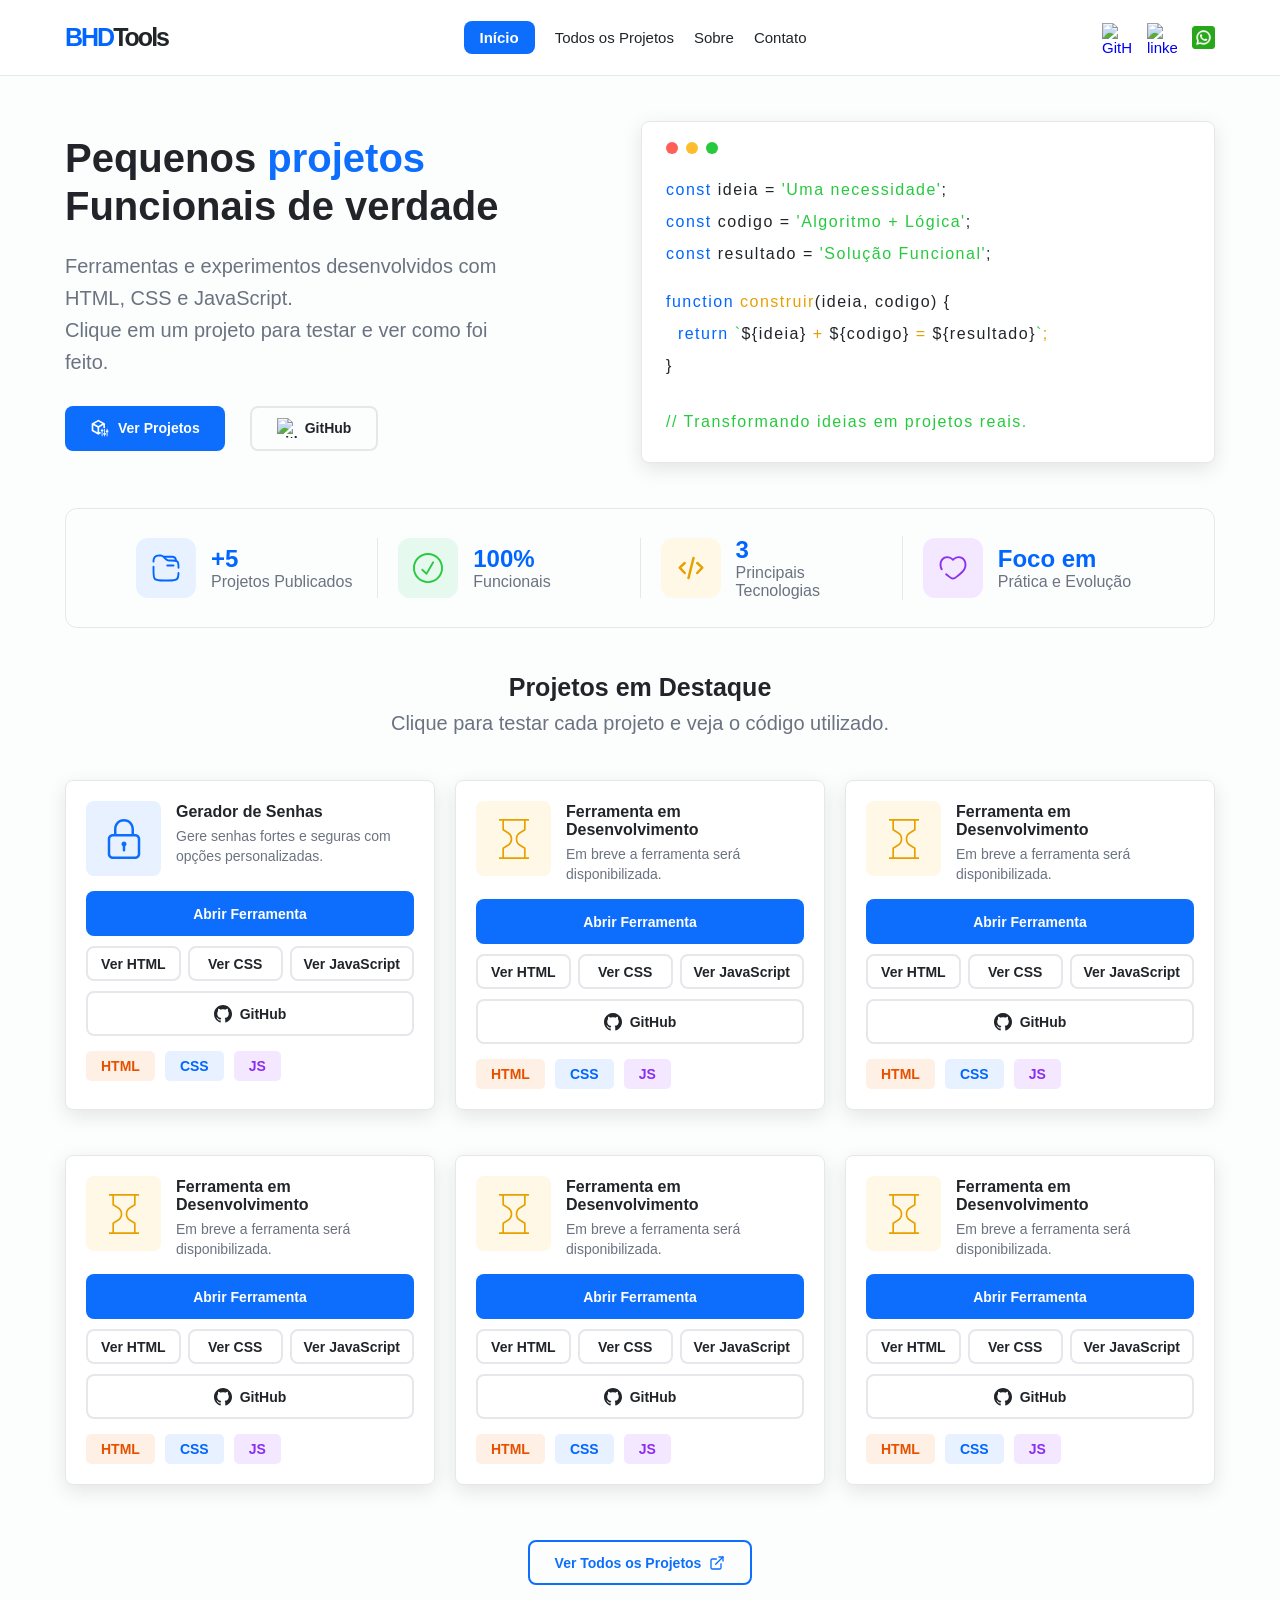
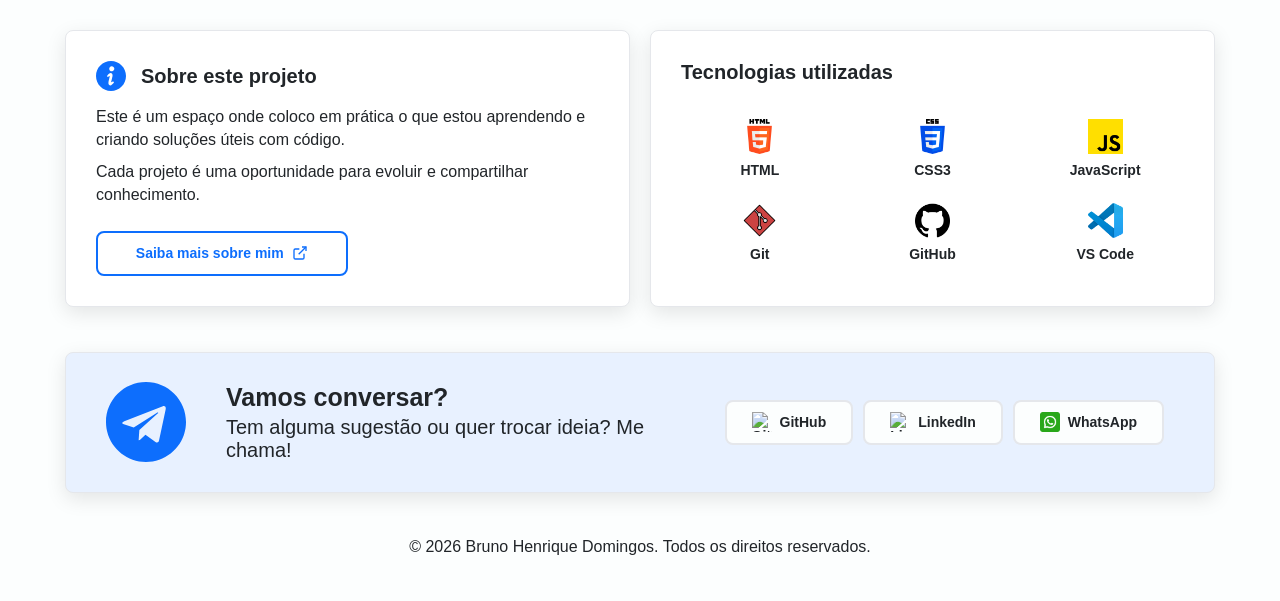
==== index.html @ 8f57a32a "Código refatorado, index e css principal - melhorias e otimizações" ====
<!DOCTYPE html>
<html lang="en">
<head>
    <meta charset="UTF-8">
    <meta name="viewport" content="width=device-width, initial-scale=1.0">
    <link rel="stylesheet" href="assets/css/style.css">
    <link rel="icon" type="image/svg+xml" href="assets/favicon/BHD-Tools SVG.svg">
    <title>BHD Tools</title>
</head>
<body>

<!-- AVISO PARA MOBILE - SITE EM CONSTRUÇÃO -->
<div class="mobile-aviso">
    <div class="mobile-aviso-conteudo">
        <h1>🚧 Em Breve</h1>
        <p>Versão mobile em desenvolvimento.</p>
        <p>Por enquanto, acesse pelo computador.</p>
    </div>
</div>

<!-- Ancora de navegação-->
<div id="ir-para-topo"></div>

<!-- Barra de navegação do site-->
<nav class="navbar">
    <div class="container">

        <a href="#ir-para-topo" class="logo">
            <span class="logo-primary">BHD</span>
            <span class="logo-secondary">Tools</span>
        </a>

        <ul class="menu">
            <li><a href="#ir-para-topo" class="btn-inicio">Início</a></li>
            <li><a href="#ir-para-projetos" class="menu-link">Todos os Projetos</a></li>
            <li><a href="#" class="menu-link">Sobre</a></li>
            <li><a href="#ir-para-contato" class="menu-link">Contato</a></li>
        </ul>

        <ul class="socials">
            <li>
                <a href="https://github.com/BrunoDreamsInCode" target="_blank">
                    <img src="https://img.icons8.com/fluency-systems-filled/96/github.png" alt="GitHub"/>
                </a>
            </li>

            <li>
                <a href="https://www.linkedin.com/in/bruno-henrique-domingos/" target="_blank">
                    <img src="https://img.icons8.com/fluency/96/linkedin.png" alt="linkedIn"/>    
                </a>
            </li>

            
            <li>
                <a href="https://wa.me/5511999560559?text=Ol%C3%A1%2C%20Bruno%21%20Vi%20seu%20portf%C3%B3lio%20Web%20Lab%20e%20gostaria%20de%20conversar." target="_blank">
                    <img src="assets/icons/whatsapp.png" alt="whatsapp"/>    
                </a>
            </li>

        </ul>

    </div>
</nav>    



<!-- Container principal (hero com duas divisões)-->
<div class="hero">
    <div class="hero-content">
        <div class="hero-heading">
            <h1>Pequenos <span class="text-highlight">projetos</span></h1>
            <h1>Funcionais de verdade</h1>
        </div>

        <div class="hero-text">
            <p>Ferramentas e experimentos desenvolvidos com HTML, CSS e JavaScript.</p>
            <p>Clique em um projeto para testar e ver como foi feito.</p>
        </div>

        <div class="hero-actions">
            <a href="#ir-para-projetos" class="btn btn-primary"> 
                <svg width="20" height="20" viewBox="0 0 512 512" version="1.1" xmlns="http://www.w3.org/2000/svg" xmlns:xlink="http://www.w3.org/1999/xlink" fill="#fcfefe"><g id="SVGRepo_bgCarrier" stroke-width="0"></g><g id="SVGRepo_tracerCarrier" stroke-linecap="round" stroke-linejoin="round"></g><g id="SVGRepo_iconCarrier"> <title>project-configuration</title> <g id="Page-1" stroke="none" stroke-width="1" fill="none" fill-rule="evenodd"> <g id="icon" fill="#fcfefe" transform="translate(42.666667, 42.666667)"> <path d="M277.333333,234.666667 L277.333,255.999667 L298.666667,256 L298.666667,298.666667 L277.333,298.666667 L277.333333,426.666667 L256,426.666667 L256,298.666667 L234.666667,298.666667 L234.666667,256 L256,255.999667 L256,234.666667 L277.333333,234.666667 Z M341.333333,234.666667 L341.333,341.332667 L362.666667,341.333333 L362.666667,384 L341.333,383.999667 L341.333333,426.666667 L320,426.666667 L320,383.999667 L298.666667,384 L298.666667,341.333333 L320,341.332667 L320,234.666667 L341.333333,234.666667 Z M405.333333,234.666667 L405.333,277.332667 L426.666667,277.333333 L426.666667,320 L405.333,319.999667 L405.333333,426.666667 L384,426.666667 L384,319.999667 L362.666667,320 L362.666667,277.333333 L384,277.332667 L384,234.666667 L405.333333,234.666667 Z M170.666667,7.10542736e-15 L341.333333,96 L341.333,213.333 L298.666,213.333 L298.666,138.747 L192,200.331 L192,323.018 L213.333,311.018 L213.333333,320 L234.666667,320 L234.666,348 L170.666667,384 L3.55271368e-14,288 L3.55271368e-14,96 L170.666667,7.10542736e-15 Z M42.666,139.913 L42.6666667,263.04 L149.333,323.022 L149.333,201.497 L42.666,139.913 Z M170.666667,48.96 L69.246,105.991 L169.656,163.963 L271.048,105.424 L170.666667,48.96 Z" id="Combined-Shape"> </path> </g> </g> </g></svg> 
                Ver Projetos
            </a>
            <a href="https://github.com/BrunoDreamsInCode" class="btn btn-outline" target="_blank">
                <img width="20" height="20" src="https://img.icons8.com/fluency-systems-filled/96/github.png" alt="github"/>    
                GitHub
            </a>
        </div>
    </div>


    <div class="hero-code card"> 
        <div class="code-header">
            <span class="code-dot red"></span>
            <span class="code-dot yellow"></span>
            <span class="code-dot green"></span>
        </div>

        <div class="code-block">
            <p><span class="syntax-keyword">const</span> ideia = <span class="syntax-string">'Uma necessidade'</span>;</p>
            <p><span class="syntax-keyword">const</span> codigo = <span class="syntax-string">'Algoritmo + Lógica'</span>;</p>
            <p><span class="syntax-keyword">const</span> resultado = <span class="syntax-string">'Solução Funcional'</span>;</p>
        </div>

        <div class="code-block">
            <p><span class="syntax-keyword">function</span> <span class="syntax-function">construir</span>(ideia, codigo) {</p>
            <p>&nbsp;&nbsp;<span class="syntax-keyword">return</span> <span class="syntax-string">`</span>${ideia}<span class="syntax-function"> + </span>${codigo}<span class="syntax-function"> = </span>${resultado}<span class="syntax-string">`</span><span class="syntax-function">;</span></p>
            <p>}</p>
        </div>

        <div class="code-block code-comment">
            <p><span class="syntax-string">// Transformando ideias em projetos reais.</span></p>
        </div>
    </div>

</div>


<!-- Banner apresentando características do site -->
<div class="stats-banner">
    <div class="stats-item" >
        <div class="stats-icon bg-blue-light">
            <svg width="30" height="30" viewBox="0 0 24 24" fill="none" xmlns="http://www.w3.org/2000/svg" stroke="#000000"><g id="SVGRepo_bgCarrier" stroke-width="0"></g><g id="SVGRepo_tracerCarrier" stroke-linecap="round" stroke-linejoin="round"></g><g id="SVGRepo_iconCarrier"> <path d="M18 10L13 10" stroke="#0066FF" stroke-width="1.5" stroke-linecap="round"></path> <path d="M10 3H16.5C16.9644 3 17.1966 3 17.3916 3.02567C18.7378 3.2029 19.7971 4.26222 19.9743 5.60842C20 5.80337 20 6.03558 20 6.5" stroke="#0066FF" stroke-width="1.5"></path> <path d="M22 11.7979C22 9.16554 22 7.84935 21.2305 6.99383C21.1598 6.91514 21.0849 6.84024 21.0062 6.76946C20.1506 6 18.8345 6 16.2021 6H15.8284C14.6747 6 14.0979 6 13.5604 5.84678C13.2651 5.7626 12.9804 5.64471 12.7121 5.49543C12.2237 5.22367 11.8158 4.81578 11 4L10.4497 3.44975C10.1763 3.17633 10.0396 3.03961 9.89594 2.92051C9.27652 2.40704 8.51665 2.09229 7.71557 2.01738C7.52976 2 7.33642 2 6.94975 2C6.06722 2 5.62595 2 5.25839 2.06935C3.64031 2.37464 2.37464 3.64031 2.06935 5.25839C2 5.62595 2 6.06722 2 6.94975M21.9913 16C21.9554 18.4796 21.7715 19.8853 20.8284 20.8284C19.6569 22 17.7712 22 14 22H10C6.22876 22 4.34315 22 3.17157 20.8284C2 19.6569 2 17.7712 2 14V11" stroke="#0066FF" stroke-width="1.5" stroke-linecap="round"></path> </g></svg>        
        </div>
        <div class="stats-info">
            <span class="stats-number text-accent-blue">+5</span>
            <p>Projetos Publicados</p>
        </div>
    </div>

    <div class="stats-item">
        <div class="stats-icon bg-green-light">
            <svg width="30" height="30" viewBox="0 0 32 32" version="1.1" xmlns="http://www.w3.org/2000/svg" xmlns:xlink="http://www.w3.org/1999/xlink" xmlns:sketch="http://www.bohemiancoding.com/sketch/ns" fill="#000000"><g id="SVGRepo_bgCarrier" stroke-width="0"></g><g id="SVGRepo_tracerCarrier" stroke-linecap="round" stroke-linejoin="round"></g><g id="SVGRepo_iconCarrier"> <title>checkmark-circle</title> <desc>Created with Sketch Beta.</desc> <defs> </defs> <g id="Page-1" stroke="none" stroke-width="1" fill="none" fill-rule="evenodd" sketch:type="MSPage"> <g id="Icon-Set" sketch:type="MSLayerGroup" transform="translate(-100.000000, -1139.000000)" fill="#27C93F"> <path d="M122.027,1148.07 C121.548,1147.79 120.937,1147.96 120.661,1148.43 L114.266,1159.51 L110.688,1156.21 C110.31,1155.81 109.677,1155.79 109.274,1156.17 C108.871,1156.54 108.85,1157.18 109.228,1157.58 L113.8,1161.8 C114.177,1162.2 114.81,1162.22 115.213,1161.84 C115.335,1161.73 122.393,1149.43 122.393,1149.43 C122.669,1148.96 122.505,1148.34 122.027,1148.07 L122.027,1148.07 Z M116,1169 C108.268,1169 102,1162.73 102,1155 C102,1147.27 108.268,1141 116,1141 C123.732,1141 130,1147.27 130,1155 C130,1162.73 123.732,1169 116,1169 L116,1169 Z M116,1139 C107.164,1139 100,1146.16 100,1155 C100,1163.84 107.164,1171 116,1171 C124.836,1171 132,1163.84 132,1155 C132,1146.16 124.836,1139 116,1139 L116,1139 Z" id="checkmark-circle" sketch:type="MSShapeGroup"> </path> </g> </g> </g></svg>        
        </div>
        <div class="stats-info">
            <span class="stats-number text-accent-blue">100%</span>
            <p>Funcionais</p>
        </div>
    </div>

    <div class="stats-item">
        <div class="stats-icon bg-yellow-light">
            <svg  width="30" height="30" viewBox="0 0 24 24" fill="none" xmlns="http://www.w3.org/2000/svg"><g id="SVGRepo_bgCarrier" stroke-width="0"></g><g id="SVGRepo_tracerCarrier" stroke-linecap="round" stroke-linejoin="round"></g><g id="SVGRepo_iconCarrier"> <path d="M7 8L3 11.6923L7 16M17 8L21 11.6923L17 16M14 4L10 20" stroke="#E6A100" stroke-width="2" stroke-linecap="round" stroke-linejoin="round"></path> </g></svg>
        </div>
        <div class="stats-info">
            <span class="stats-number text-accent-blue">3</span>
            <p>Principais Tecnologias</p>
        </div>            
    </div>
    
    <div class="stats-item">
        <div class="stats-icon bg-purple-light">
            <svg width="30" height="30" viewBox="0 0 24 24" fill="none" xmlns="http://www.w3.org/2000/svg"><g id="SVGRepo_bgCarrier" stroke-width="0"></g><g id="SVGRepo_tracerCarrier" stroke-linecap="round" stroke-linejoin="round"></g><g id="SVGRepo_iconCarrier"> <path d="M8.96173 18.9109L9.42605 18.3219L8.96173 18.9109ZM12 5.50063L11.4596 6.02073C11.601 6.16763 11.7961 6.25063 12 6.25063C12.2039 6.25063 12.399 6.16763 12.5404 6.02073L12 5.50063ZM15.0383 18.9109L15.5026 19.4999L15.0383 18.9109ZM7.00061 16.4209C6.68078 16.1577 6.20813 16.2036 5.94491 16.5234C5.68169 16.8432 5.72758 17.3159 6.04741 17.5791L7.00061 16.4209ZM2.34199 13.4115C2.54074 13.7749 2.99647 13.9084 3.35988 13.7096C3.7233 13.5108 3.85677 13.0551 3.65801 12.6917L2.34199 13.4115ZM2.75 9.1371C2.75 6.98623 3.96537 5.18252 5.62436 4.42419C7.23607 3.68748 9.40166 3.88258 11.4596 6.02073L12.5404 4.98053C10.0985 2.44352 7.26409 2.02539 5.00076 3.05996C2.78471 4.07292 1.25 6.42503 1.25 9.1371H2.75ZM8.49742 19.4999C9.00965 19.9037 9.55954 20.3343 10.1168 20.6599C10.6739 20.9854 11.3096 21.25 12 21.25V19.75C11.6904 19.75 11.3261 19.6293 10.8736 19.3648C10.4213 19.1005 9.95208 18.7366 9.42605 18.3219L8.49742 19.4999ZM15.5026 19.4999C16.9292 18.3752 18.7528 17.0866 20.1833 15.4758C21.6395 13.8361 22.75 11.8026 22.75 9.1371H21.25C21.25 11.3345 20.3508 13.0282 19.0617 14.4798C17.7469 15.9603 16.0896 17.1271 14.574 18.3219L15.5026 19.4999ZM22.75 9.1371C22.75 6.42503 21.2153 4.07292 18.9992 3.05996C16.7359 2.02539 13.9015 2.44352 11.4596 4.98053L12.5404 6.02073C14.5983 3.88258 16.7639 3.68748 18.3756 4.42419C20.0346 5.18252 21.25 6.98623 21.25 9.1371H22.75ZM14.574 18.3219C14.0479 18.7366 13.5787 19.1005 13.1264 19.3648C12.6739 19.6293 12.3096 19.75 12 19.75V21.25C12.6904 21.25 13.3261 20.9854 13.8832 20.6599C14.4405 20.3343 14.9903 19.9037 15.5026 19.4999L14.574 18.3219ZM9.42605 18.3219C8.63014 17.6945 7.82129 17.0963 7.00061 16.4209L6.04741 17.5791C6.87768 18.2624 7.75472 18.9144 8.49742 19.4999L9.42605 18.3219ZM3.65801 12.6917C3.0968 11.6656 2.75 10.5033 2.75 9.1371H1.25C1.25 10.7746 1.66995 12.1827 2.34199 13.4115L3.65801 12.6917Z" fill="#8B2EF0"></path> </g></svg>
        </div>
        <div class="stats-info">
            <span class="stats-number text-accent-blue">Foco em</span>
            <p>Prática e Evolução</p>
        </div>            
    </div>
</div>

<!-- Ancora de navegação-->
<div id="ir-para-projetos"></div>

<!-- Destaques -->
<section class="section-header">
    <h2 class="section-title">Projetos em Destaque</h2>
    <p class="section-subtitle">Clique para testar cada projeto e veja o código utilizado.</p>
</section>

<!-- Container com três ferramentas -->
<section class="tools-grid">

    <!-- Card 1 - Gerador de Senhas -->
    <article class="tool-card card">
        <header class="tool-header">
            <div class="tool-icon bg-blue-light">
                <svg fill="#0D6EFD" viewBox="0 0 32 32" version="1.1" xmlns="http://www.w3.org/2000/svg"><g id="SVGRepo_bgCarrier" stroke-width="0"></g><g id="SVGRepo_tracerCarrier" stroke-linecap="round" stroke-linejoin="round"></g><g id="SVGRepo_iconCarrier"> <path d="M25 12h-1v-3.816c0-4.589-3.32-8.184-8.037-8.184-4.736 0-7.963 3.671-7.963 8.184v3.816h-1c-2.206 0-4 1.794-4 4v12c0 2.206 1.794 4 4 4h18c2.206 0 4-1.794 4-4v-12c0-2.206-1.794-4-4-4zM10 8.184c0-3.409 2.33-6.184 5.963-6.184 3.596 0 6.037 2.716 6.037 6.184v3.816h-12v-3.816zM27 28c0 1.102-0.898 2-2 2h-18c-1.103 0-2-0.898-2-2v-12c0-1.102 0.897-2 2-2h18c1.102 0 2 0.898 2 2v12zM16 18c-1.104 0-2 0.895-2 2 0 0.738 0.405 1.376 1 1.723v3.277c0 0.552 0.448 1 1 1s1-0.448 1-1v-3.277c0.595-0.346 1-0.985 1-1.723 0-1.105-0.895-2-2-2z"></path> </g></svg>            
            </div>
            <div class="tool-info">
                <h3>Gerador de Senhas</h3>
                <p>Gere senhas fortes e seguras com opções personalizadas.</p>
            </div>
        </header>

        <a href="/pages/ferramentas/gerador-senha.html" class="btn btn-primary tool-action">Abrir Ferramenta</a>


        <div class="tool-links">
            <a href="#" class="btn btn-outline btn-sm">Ver HTML</a>
            <a href="#" class="btn btn-outline btn-sm">Ver CSS</a>
            <a href="#" class="btn btn-outline btn-sm">Ver JavaScript</a>
        </div>

        <a href="https://github.com/seuuser" class="btn btn-outline tool-github" target="_blank">
            <svg width="18" height="18" viewBox="0 0 24 24" fill="currentColor"><path d="M12 0c-6.626 0-12 5.373-12 12 0 5.302 3.438 9.8 8.207 11.387.599.111.793-.261.793-.577v-2.234c-3.338.726-4.033-1.416-4.033-1.416-.546-1.387-1.333-1.756-1.333-1.756-1.089-.745.083-.729.083-.729 1.205.084 1.839 1.237 1.839 1.237 1.07 1.834 2.807 1.304 3.492.997.107-.775.418-1.305.762-1.604-2.665-.305-5.467-1.334-5.467-5.931 0-1.311.469-2.381 1.236-3.221-.124-.303-.535-1.524.117-3.176 0 0 1.008-.322 3.301 1.23.957-.266 1.983-.399 3.003-.404 1.02.005 2.047.138 3.006.404 2.291-1.552 3.297-1.23 3.297-1.23.653 1.653.242 2.874.118 3.176.77.84 1.235 1.911 1.235 3.221 0 4.609-2.807 5.624-5.479 5.921.43.372.823 1.102.823 2.222v3.293c0 .319.192.694.801.576 4.765-1.589 8.199-6.086 8.199-11.386 0-6.627-5.373-12-12-12z"/></svg>            
            GitHub
        </a>

        <div class="tool-tags">
            <span class="tag tag-html">HTML</span>
            <span class="tag tag-css">CSS</span>
            <span class="tag tag-js">JS</span>
        </div>
    </article>

    
    <!-- Card 2 - Em desenvolvimento -->
    <article class="tool-card card">

              <header class="tool-header">
            <div class="tool-icon bg-yellow-light">
                <svg xmlns="http://www.w3.org/2000/svg" width="200" height="200" viewBox="0 0 24 24"><path fill="none" stroke="#E6A100" d="M3 .5h18m-18 23h18m-15.5 0v-6l2.856-1.714a4.415 4.415 0 0 0 0-7.572L5.5 6.5v-6m13 0v6l-2.856 1.714a4.416 4.416 0 0 0 0 7.572L18.5 17.5v6"/></svg>
            </div>
            <div class="tool-info">
                <h3>Ferramenta em Desenvolvimento</h3>
                <p>Em breve a ferramenta será disponibilizada.</p>
            </div>
        </header>

        <a href="/pages/ferramentas/gerador-senha.html" class="btn btn-primary tool-action">Abrir Ferramenta</a>


        <div class="tool-links">
            <a href="#" class="btn btn-outline btn-sm">Ver HTML</a>
            <a href="#" class="btn btn-outline btn-sm">Ver CSS</a>
            <a href="#" class="btn btn-outline btn-sm">Ver JavaScript</a>
        </div>

        <a href="https://github.com/seuuser" class="btn btn-outline tool-github" target="_blank">
            <svg width="18" height="18" viewBox="0 0 24 24" fill="currentColor"><path d="M12 0c-6.626 0-12 5.373-12 12 0 5.302 3.438 9.8 8.207 11.387.599.111.793-.261.793-.577v-2.234c-3.338.726-4.033-1.416-4.033-1.416-.546-1.387-1.333-1.756-1.333-1.756-1.089-.745.083-.729.083-.729 1.205.084 1.839 1.237 1.839 1.237 1.07 1.834 2.807 1.304 3.492.997.107-.775.418-1.305.762-1.604-2.665-.305-5.467-1.334-5.467-5.931 0-1.311.469-2.381 1.236-3.221-.124-.303-.535-1.524.117-3.176 0 0 1.008-.322 3.301 1.23.957-.266 1.983-.399 3.003-.404 1.02.005 2.047.138 3.006.404 2.291-1.552 3.297-1.23 3.297-1.23.653 1.653.242 2.874.118 3.176.77.84 1.235 1.911 1.235 3.221 0 4.609-2.807 5.624-5.479 5.921.43.372.823 1.102.823 2.222v3.293c0 .319.192.694.801.576 4.765-1.589 8.199-6.086 8.199-11.386 0-6.627-5.373-12-12-12z"/></svg>            
            GitHub
        </a>

        <div class="tool-tags">
            <span class="tag tag-html">HTML</span>
            <span class="tag tag-css">CSS</span>
            <span class="tag tag-js">JS</span>
        </div>
    </article>

    
    <!-- Card 3 - Em desenvolvimento -->
    <article class="tool-card card">

       <header class="tool-header">
            <div class="tool-icon bg-yellow-light">
                <svg xmlns="http://www.w3.org/2000/svg" width="200" height="200" viewBox="0 0 24 24"><path fill="none" stroke="#E6A100" d="M3 .5h18m-18 23h18m-15.5 0v-6l2.856-1.714a4.415 4.415 0 0 0 0-7.572L5.5 6.5v-6m13 0v6l-2.856 1.714a4.416 4.416 0 0 0 0 7.572L18.5 17.5v6"/></svg>
            </div>
            <div class="tool-info">
                <h3>Ferramenta em Desenvolvimento</h3>
                <p>Em breve a ferramenta será disponibilizada.</p>
            </div>
        </header>

        <a href="/pages/ferramentas/gerador-senha.html" class="btn btn-primary tool-action">Abrir Ferramenta</a>


        <div class="tool-links">
            <a href="#" class="btn btn-outline btn-sm">Ver HTML</a>
            <a href="#" class="btn btn-outline btn-sm">Ver CSS</a>
            <a href="#" class="btn btn-outline btn-sm">Ver JavaScript</a>
        </div>

        <a href="https://github.com/seuuser" class="btn btn-outline tool-github" target="_blank">
            <svg width="18" height="18" viewBox="0 0 24 24" fill="currentColor"><path d="M12 0c-6.626 0-12 5.373-12 12 0 5.302 3.438 9.8 8.207 11.387.599.111.793-.261.793-.577v-2.234c-3.338.726-4.033-1.416-4.033-1.416-.546-1.387-1.333-1.756-1.333-1.756-1.089-.745.083-.729.083-.729 1.205.084 1.839 1.237 1.839 1.237 1.07 1.834 2.807 1.304 3.492.997.107-.775.418-1.305.762-1.604-2.665-.305-5.467-1.334-5.467-5.931 0-1.311.469-2.381 1.236-3.221-.124-.303-.535-1.524.117-3.176 0 0 1.008-.322 3.301 1.23.957-.266 1.983-.399 3.003-.404 1.02.005 2.047.138 3.006.404 2.291-1.552 3.297-1.23 3.297-1.23.653 1.653.242 2.874.118 3.176.77.84 1.235 1.911 1.235 3.221 0 4.609-2.807 5.624-5.479 5.921.43.372.823 1.102.823 2.222v3.293c0 .319.192.694.801.576 4.765-1.589 8.199-6.086 8.199-11.386 0-6.627-5.373-12-12-12z"/></svg>            
            GitHub
        </a>

        <div class="tool-tags">
            <span class="tag tag-html">HTML</span>
            <span class="tag tag-css">CSS</span>
            <span class="tag tag-js">JS</span>
        </div>
    </article>

</section>


 <!-- Container com três ferramentas EM DESENVOLVIMENTO por enquanto-->
<section class="tools-grid">

    <!-- Card 1 - Em desenvolvimento -->
    <article class="tool-card card">
        <header class="tool-header">
            <div class="tool-icon bg-yellow-light">
                <svg xmlns="http://www.w3.org/2000/svg" width="200" height="200" viewBox="0 0 24 24"><path fill="none" stroke="#E6A100" d="M3 .5h18m-18 23h18m-15.5 0v-6l2.856-1.714a4.415 4.415 0 0 0 0-7.572L5.5 6.5v-6m13 0v6l-2.856 1.714a4.416 4.416 0 0 0 0 7.572L18.5 17.5v6"/></svg>
            </div>
            <div class="tool-info">
                <h3>Ferramenta em Desenvolvimento</h3>
                <p>Em breve a ferramenta será disponibilizada.</p>
            </div>
        </header>

        <a href="/pages/ferramentas/gerador-senha.html" class="btn btn-primary tool-action">Abrir Ferramenta</a>


        <div class="tool-links">
            <a href="#" class="btn btn-outline btn-sm">Ver HTML</a>
            <a href="#" class="btn btn-outline btn-sm">Ver CSS</a>
            <a href="#" class="btn btn-outline btn-sm">Ver JavaScript</a>
        </div>

        <a href="https://github.com/seuuser" class="btn btn-outline tool-github" target="_blank">
            <svg width="18" height="18" viewBox="0 0 24 24" fill="currentColor"><path d="M12 0c-6.626 0-12 5.373-12 12 0 5.302 3.438 9.8 8.207 11.387.599.111.793-.261.793-.577v-2.234c-3.338.726-4.033-1.416-4.033-1.416-.546-1.387-1.333-1.756-1.333-1.756-1.089-.745.083-.729.083-.729 1.205.084 1.839 1.237 1.839 1.237 1.07 1.834 2.807 1.304 3.492.997.107-.775.418-1.305.762-1.604-2.665-.305-5.467-1.334-5.467-5.931 0-1.311.469-2.381 1.236-3.221-.124-.303-.535-1.524.117-3.176 0 0 1.008-.322 3.301 1.23.957-.266 1.983-.399 3.003-.404 1.02.005 2.047.138 3.006.404 2.291-1.552 3.297-1.23 3.297-1.23.653 1.653.242 2.874.118 3.176.77.84 1.235 1.911 1.235 3.221 0 4.609-2.807 5.624-5.479 5.921.43.372.823 1.102.823 2.222v3.293c0 .319.192.694.801.576 4.765-1.589 8.199-6.086 8.199-11.386 0-6.627-5.373-12-12-12z"/></svg>            
            GitHub
        </a>

        <div class="tool-tags">
            <span class="tag tag-html">HTML</span>
            <span class="tag tag-css">CSS</span>
            <span class="tag tag-js">JS</span>
        </div>
    </article>

    
    <!-- Card 2 - Em desenvolvimento -->
    <article class="tool-card card">

        <header class="tool-header">
            <div class="tool-icon bg-yellow-light">
                <svg xmlns="http://www.w3.org/2000/svg" width="200" height="200" viewBox="0 0 24 24"><path fill="none" stroke="#E6A100" d="M3 .5h18m-18 23h18m-15.5 0v-6l2.856-1.714a4.415 4.415 0 0 0 0-7.572L5.5 6.5v-6m13 0v6l-2.856 1.714a4.416 4.416 0 0 0 0 7.572L18.5 17.5v6"/></svg>
            </div>
            <div class="tool-info">
                <h3>Ferramenta em Desenvolvimento</h3>
                <p>Em breve a ferramenta será disponibilizada.</p>
            </div>
        </header>

        <a href="/pages/ferramentas/gerador-senha.html" class="btn btn-primary tool-action">Abrir Ferramenta</a>


        <div class="tool-links">
            <a href="#" class="btn btn-outline btn-sm">Ver HTML</a>
            <a href="#" class="btn btn-outline btn-sm">Ver CSS</a>
            <a href="#" class="btn btn-outline btn-sm">Ver JavaScript</a>
        </div>

        <a href="https://github.com/seuuser" class="btn btn-outline tool-github" target="_blank">
            <svg width="18" height="18" viewBox="0 0 24 24" fill="currentColor"><path d="M12 0c-6.626 0-12 5.373-12 12 0 5.302 3.438 9.8 8.207 11.387.599.111.793-.261.793-.577v-2.234c-3.338.726-4.033-1.416-4.033-1.416-.546-1.387-1.333-1.756-1.333-1.756-1.089-.745.083-.729.083-.729 1.205.084 1.839 1.237 1.839 1.237 1.07 1.834 2.807 1.304 3.492.997.107-.775.418-1.305.762-1.604-2.665-.305-5.467-1.334-5.467-5.931 0-1.311.469-2.381 1.236-3.221-.124-.303-.535-1.524.117-3.176 0 0 1.008-.322 3.301 1.23.957-.266 1.983-.399 3.003-.404 1.02.005 2.047.138 3.006.404 2.291-1.552 3.297-1.23 3.297-1.23.653 1.653.242 2.874.118 3.176.77.84 1.235 1.911 1.235 3.221 0 4.609-2.807 5.624-5.479 5.921.43.372.823 1.102.823 2.222v3.293c0 .319.192.694.801.576 4.765-1.589 8.199-6.086 8.199-11.386 0-6.627-5.373-12-12-12z"/></svg>            
            GitHub
        </a>

        <div class="tool-tags">
            <span class="tag tag-html">HTML</span>
            <span class="tag tag-css">CSS</span>
            <span class="tag tag-js">JS</span>
        </div>
    </article>

    
    <!-- Card 3 Apenas EM DESENVOLVIMENTO por enquanto-->
    <article class="tool-card card">

       <header class="tool-header">
            <div class="tool-icon bg-yellow-light">
                <svg xmlns="http://www.w3.org/2000/svg" width="200" height="200" viewBox="0 0 24 24"><path fill="none" stroke="#E6A100" d="M3 .5h18m-18 23h18m-15.5 0v-6l2.856-1.714a4.415 4.415 0 0 0 0-7.572L5.5 6.5v-6m13 0v6l-2.856 1.714a4.416 4.416 0 0 0 0 7.572L18.5 17.5v6"/></svg>
            </div>
            <div class="tool-info">
                <h3>Ferramenta em Desenvolvimento</h3>
                <p>Em breve a ferramenta será disponibilizada.</p>
            </div>
        </header>

        <a href="/pages/ferramentas/gerador-senha.html" class="btn btn-primary tool-action">Abrir Ferramenta</a>


        <div class="tool-links">
            <a href="#" class="btn btn-outline btn-sm">Ver HTML</a>
            <a href="#" class="btn btn-outline btn-sm">Ver CSS</a>
            <a href="#" class="btn btn-outline btn-sm">Ver JavaScript</a>
        </div>

        <a href="https://github.com/seuuser" class="btn btn-outline tool-github" target="_blank">
            <svg width="18" height="18" viewBox="0 0 24 24" fill="currentColor"><path d="M12 0c-6.626 0-12 5.373-12 12 0 5.302 3.438 9.8 8.207 11.387.599.111.793-.261.793-.577v-2.234c-3.338.726-4.033-1.416-4.033-1.416-.546-1.387-1.333-1.756-1.333-1.756-1.089-.745.083-.729.083-.729 1.205.084 1.839 1.237 1.839 1.237 1.07 1.834 2.807 1.304 3.492.997.107-.775.418-1.305.762-1.604-2.665-.305-5.467-1.334-5.467-5.931 0-1.311.469-2.381 1.236-3.221-.124-.303-.535-1.524.117-3.176 0 0 1.008-.322 3.301 1.23.957-.266 1.983-.399 3.003-.404 1.02.005 2.047.138 3.006.404 2.291-1.552 3.297-1.23 3.297-1.23.653 1.653.242 2.874.118 3.176.77.84 1.235 1.911 1.235 3.221 0 4.609-2.807 5.624-5.479 5.921.43.372.823 1.102.823 2.222v3.293c0 .319.192.694.801.576 4.765-1.589 8.199-6.086 8.199-11.386 0-6.627-5.373-12-12-12z"/></svg>            
            GitHub
        </a>

        <div class="tool-tags">
            <span class="tag tag-html">HTML</span>
            <span class="tag tag-css">CSS</span>
            <span class="tag tag-js">JS</span>
        </div>
    </article>

</section>
    
    
       


<!-- Container botão ver projetos -->
<section class="section-header">
    <a href="https://github.com/BrunoDreamsInCode" class="btn btn-outline-primary btn-project" target="_blank">    
        Ver Todos os Projetos
        <svg width="16" height="16" viewBox="0 0 24 24" fill="none" stroke="currentColor" stroke-width="2" stroke-linecap="round" stroke-linejoin="round">
            <path d="M18 13v6a2 2 0 0 1-2 2H5a2 2 0 0 1-2-2V8a2 2 0 0 1 2-2h6"/>
            <polyline points="15 3 21 3 21 9"/>
            <line x1="10" y1="14" x2="21" y2="3"/>
        </svg>
    </a>
</section>



<!-- Sobre + Tecnologias -->
<section class="about-section">

    <!-- Bloco Sobre -->
    <div class="about-card card">
        <h3 class="about-title">
                <svg height="30px" width="30px" version="1.1" id="_x32_" xmlns="http://www.w3.org/2000/svg" xmlns:xlink="http://www.w3.org/1999/xlink" viewBox="0 0 512 512" xml:space="preserve" fill="#000000"><g id="SVGRepo_bgCarrier" stroke-width="0"></g><g id="SVGRepo_tracerCarrier" stroke-linecap="round" stroke-linejoin="round"></g><g id="SVGRepo_iconCarrier"> <style type="text/css"> .st0{fill:#0D6EFD;} </style> <g> <path class="st0" d="M255.992,0.008C114.626,0.008,0,114.626,0,256s114.626,255.992,255.992,255.992 C397.391,511.992,512,397.375,512,256S397.391,0.008,255.992,0.008z M300.942,373.528c-10.355,11.492-16.29,18.322-27.467,29.007 c-16.918,16.177-36.128,20.484-51.063,4.516c-21.467-22.959,1.048-92.804,1.597-95.449c4.032-18.564,12.08-55.667,12.08-55.667 s-17.387,10.644-27.709,14.419c-7.613,2.782-16.225-0.871-18.354-8.234c-1.984-6.822-0.404-11.161,3.774-15.822 c10.354-11.484,16.289-18.314,27.467-28.999c16.934-16.185,36.128-20.483,51.063-4.524c21.467,22.959,5.628,60.732,0.064,87.497 c-0.548,2.653-13.742,63.627-13.742,63.627s17.387-10.645,27.709-14.427c7.628-2.774,16.241,0.887,18.37,8.242 C306.716,364.537,305.12,368.875,300.942,373.528z M273.169,176.123c-23.886,2.096-44.934-15.564-47.031-39.467 c-2.08-23.878,15.58-44.934,39.467-47.014c23.87-2.097,44.934,15.58,47.015,39.458 C314.716,152.979,297.039,174.043,273.169,176.123z"></path> </g> </g></svg>
            Sobre este projeto
        </h3>
        
        <div class="about-text">
            <p>Este é um espaço onde coloco em prática o que estou aprendendo e criando soluções úteis com código.</p>
            <p>Cada projeto é uma oportunidade para evoluir e compartilhar conhecimento.</p>
        </div>
        
        <a href="https://www.linkedin.com/in/bruno-henrique-domingos/" class="btn btn-outline-primary about-btn" target="_blank">
            Saiba mais sobre mim
            <svg width="16" height="16" viewBox="0 0 24 24" fill="none" stroke="currentColor" stroke-width="2">
                <path d="M18 13v6a2 2 0 0 1-2 2H5a2 2 0 0 1-2-2V8a2 2 0 0 1 2-2h6"/>
                <polyline points="15 3 21 3 21 9"/>
                <line x1="10" y1="14" x2="21" y2="3"/>
            </svg>
        </a>
    </div>

    <!-- Bloco Tecnologias -->
    <div class="tech-card card">
        <h3 class="tech-title">Tecnologias utilizadas</h3>
        
        <div class="tech-grid">
            <div class="tech-item">
                <div class="tech-icon">
                    <img src="assets/icons/html-5.png" alt="HTML">
                </div>
                <span>HTML</span>
            </div>
            
            <div class="tech-item">
                <div class="tech-icon">
                    <img src="assets/icons/css-3.png" alt="CSS">
                </div>
                <span>CSS3</span>
            </div>

            <div class="tech-item">
                <div class="tech-icon">
                    <img src="assets/icons/js.png" alt="JavaScript">
                </div>
                <span>JavaScript</span>
            </div>

            <div class="tech-item">
                <div class="tech-icon">
                    <img src="assets/icons/git.png" alt="Git">
                </div>
                <span>Git</span>
            </div>
            
            <div class="tech-item">
                <div class="tech-icon">
                    <img src="assets/icons/github.png" alt="GitHub">
                </div>
                <span>GitHub</span>
            </div>

            <div class="tech-item">
                <div class="tech-icon">
                    <img src="assets/icons/vscode.png" alt="VS Code">
                </div>
                <span>VS Code</span>
            </div>
        </div>
    </div>

</section>









    <!--Container de contato-->
    <section class="contact-banner card">
        
        <div class="contact-icon bg-blue-light">
            <img src="assets/icons/contact-svg.svg" alt="Contato">
        </div>

        <div class="contact-text">
            <h2>Vamos conversar?</h2>
            <p>Tem alguma sugestão ou quer trocar ideia? Me chama!</p>
        </div>

        <div class="contact-actions">
            <a href="https://github.com/BrunoDreamsInCode" class="btn btn-outline-light" target="_blank">
                <img src="https://img.icons8.com/fluency-systems-filled/96/github.png" alt="GitHub" width="20" height="20"/>
                GitHub
            </a>
            <a href="https://www.linkedin.com/in/bruno-henrique-domingos/" class="btn btn-outline-light" target="_blank">
                <img src="https://img.icons8.com/fluency/96/linkedin.png" alt="LinkedIn" width="20" height="20"/>
                LinkedIn
            </a>
            <a href="https://wa.me/5511999560559" class="btn btn-outline-light" target="_blank">
                <img src="assets/icons/whatsapp.png" alt="WhatsApp" width="20" height="20"/>
                WhatsApp
            </a>
        </div>

    </section>

    <!-- Ancora de navegação-->
    <div id="ir-para-contato"></div>

    <footer class="footer">
        <h3>© 2026 Bruno Henrique Domingos. Todos os direitos reservados.</h3>
    </footer>

</body>
</html>
---- assets/css/style.css ----
:root {
    /* ========== 1. TIPOGRAFIA ========== */
    --font-family: "Inter", sans-serif;
    --font-size-xs: 12px;
    --font-size-sm: 14px;
    --font-size-md: 16px;
    --font-size-lg: 20px;
    --font-size-xl: 25px;

    --font-size-navbar: 15px;

    /* ========== 2. CORES PRINCIPAIS ========== */
    --primary: #0D6EFD;
    --primary-hover: #1D4ED8;
    --background: #FCFEFE;
    --surface: #FFFFFF;
    --text-primary: #212529;
    --text-secondary: #6B7280;
    --border: #E5E7EB;

    /* ========== 3. CORES DE DESTAQUE ========== */
    --accent-blue: #0066FF;
    --accent-green: #27C93F;
    --accent-yellow: #E6A100;
    --accent-purple: #8B2EF0;

    /* ========== 4. FUNDOS CLAROS ========== */
    --bg-blue-light: #E8F1FF;
    --bg-green-light: #E6F9EF;
    --bg-yellow-light: #FFF8E7;
    --bg-purple-light: #F3E8FF;

    /* ========== 5. SINTAXE (CÓDIGO) ========== */
    --syntax-keyword: #0066FF;
    --syntax-string: #27C93F;
    --syntax-function: #E6A100;
    --syntax-symbol: #D4A017;
    --syntax-comment: #8B8B8B;

    /* ========== 6. TAGS ========== */
    --tag-html-bg: #FFF0E6;
    --tag-html-text: #E65100;

    /* ========== 7. LAYOUT ========== */
    --container-max: 1250px;
    --container-wide: 1150px;
    --navbar-height: 75px;

    /* ========== 8. BORDAS & SOMBRAS ========== */
    --radius-sm: 8px;
    --radius-md: 12px;
    --radius-lg: 16px;
    --shadow-sm: 0 2px 8px rgba(0, 0, 0, 0.06);
    --shadow-md: 0 6px 20px rgba(0, 0, 0, 0.1);
}


/*Aviso -BLOQUEIO MOBILE TEMPORÁRIO- Aviso*/
.mobile-aviso {
    display: none;
}
/* Em telas pequenas, visual para mostrar aviso - indicando que mobile está em construção */
@media (max-width: 768px) {
    .mobile-aviso {
        display: flex;
        align-items: center;
        justify-content: center;
        height: 100vh;
        width: 100vw;
        position: fixed;
        top: 0;
        left: 0;
        background: var(--background);
        z-index: 9999;
        font-family: Inter, sans-serif;
        text-align: center;
        padding: 20px;
    }
/*Visual para o AVISO PRINCIPAL */
    .mobile-aviso-conteudo h1 {
        font-size: 28px;
        font-weight: 700;
        color: var(--text-primary);
        margin-bottom: 10px;
    }

/*Visual para o descrição do aviso*/
    .mobile-aviso-conteudo p {
        font-size: 16px;
        color: var(--text-secondary);
        margin-bottom: 5px;
    }

    /* Esconde TODO o conteúdo do site - pois mobile será implementado por ultimo*/
    .navbar,
    .hero-container,
    .wide-banner,
    .wide-container,
    .bloco-ferramentas {
        display: none !important;
    }
}
/*Aviso -BLOQUEIO MOBILE TEMPORÁRIO- Aviso*/

/*Codes de sintaxe simulando código*/
.syntax-keyword {color: var(--syntax-keyword)}
.syntax-string {color: var(--syntax-string)}
.syntax-function {color: var(--syntax-function)}
.syntax-symbol {color: var(--syntax-symbol)}
.syntax-comment {color: var(--syntax-comment);}


/* ========== UTILITIES ========== */
.btn {
    display: inline-flex;
    align-items: center;
    justify-content: center;

    gap: 8px;
    height: 45px;
    padding: 0 25px;
    border-radius: var(--radius-sm);
    font-weight: 600;
    font-size: var(--font-size-sm);
    text-decoration: none;
    cursor: pointer;
    transition: 0.2s;
}
.btn-primary {
    background: var(--primary);
    color: #fff;
    border: none;
}
.btn-primary:hover {
    background: var(--primary-hover);
    transform: translateY(-1px);
    box-shadow: var(--shadow-sm);
}

.btn-outline {
    background: transparent;
    color: var(--text-primary);
    border: 2px solid var(--border);
}
.btn-outline:hover {
    border-color: var(--text-primary);
    transform: translateY(-1px);
}
.btn-outline-light {
    background: var(--background);
    color: var(--text-primary);
    border: 2px solid var(--border);
}
.btn-outline-light:hover {
    border-color: var(--text-primary);
    transform: translateY(-1px);
}
.card {
    border: 1px solid var(--border);
    border-radius: var(--radius-sm);
    background: var(--surface);
    box-shadow: var(--shadow-md);
}

.text-highlight {
    color: var(--primary);
    font-weight: 700;
}
.container {
    max-width: var(--container-max);
    height: 100%;    
                     
    margin: 0 auto;
    padding: 0 50px;

    display: flex;
    align-items: center;
    justify-content: space-between;
}



/* reset */
* {
    margin: 0;
    padding: 0;
    box-sizing: border-box;
}

html{
    scroll-behavior: smooth;
}

#ir-para-topo,
#ir-para-projetos,
#ir-para-contato{
    scroll-margin-top: 90px;
}

body {
    font-family: var(--font-family);
    background: var(--background);
    color: var(--text-primary);
}


/* ========== NAVBAR ========== */
.navbar {
    position: sticky;
    top: 0;
    z-index: 1000;

    font-size: var(--font-size-navbar);
    background: var(--surface);       /* Use --surface em vez de --background */
    border-bottom: 1px solid var(--border);
}



/*Configuração da logo BHDTOOLS*/
.logo {
    display: flex;
    align-items: center;

    text-decoration: none;

    font-weight: 700;
    font-size: var(--font-size-xl);
    letter-spacing: -2px;
}
.logo-primary {color: var(--accent-blue)}
.logo-secondary {color: var(--text-primary)}

/*Configuração geral Menu de Navegação*/
.menu{
    display: flex;
    align-items: center;
    list-style: none;

    gap: 20px; 
}

/*Botão Início - Navegação Links*/
.btn-inicio {
    display: flex;
    align-items: center;

    padding: 8px 16px;

    background: var(--primary);
    color: #fff;

    border-radius: var(--radius-sm);
    font-weight: 700;
    font-size: var(--font-size-navbar);

    text-decoration: none;
    transition: 0.2s;
    height: auto;
}
.btn-inicio:hover {
    background: var(--primary-hover);
}

/*Navegação Links*/
.menu-link {
    display: flex;
    align-items: center;
    text-decoration: none;
    
    font-size: var(--font-size-navbar);
    color: var(--text-primary);
    font-weight: 500;

    height: var(--navbar-height);
    transition: color 0.2s;
}
.menu-link:hover { color: var(--primary); }

/* Socials */
.socials {
    display: flex;
    align-items: center;
    list-style: none;
    gap: 15px;
}
.socials a {
    display: flex;
    align-items: center;
}
.socials img {
    width: 30px;
    height: 30px;
    object-fit: contain;
}
/* Ajuste específico para o WhatsApp PNG */
.socials li:last-child img {
    width: 23px;
    height: 23px;
}
/* ========== NAVBAR ========== */



/* ========== HERO ========== */
.hero {
    max-width: var(--container-max);
    margin: 45px auto;
    padding: 0 50px;
    display: flex;
    align-items: center;
    gap: 20px;
}

.hero-content,
.hero-code {
    flex: 1;
    min-height: 300px;
}

.hero-content {
    display: flex;
    flex-direction: column;
    justify-content: center;
    gap: 20px;
}

.hero-heading {
    font-size: var(--font-size-lg);
    font-weight: 500;

    color: var(--text-primary);
    line-height: 1.2;
}

.hero-text {
    max-width: 450px;

    color: var(--text-secondary);
    font-size: var(--font-size-lg);
    font-weight: 500;
    line-height: 1.6;
}

.hero-actions {
    display: flex;

    gap: 25px;
    margin-top: 8px;
}

/* ========== HERO CODE ========== */
.hero-code {
    padding: 8px;

    font-size: var(--font-size-md);
    font-weight: 500;
    line-height: 2.0;
    letter-spacing: 1.5px;
}

.code-header {
    display: flex;
    gap: 8px;
    padding: 12px 16px;
}

.code-dot {
    width: 12px;
    height: 12px;
    border-radius: 50%;
}
.code-dot.red    { background: #FF5F56; }
.code-dot.yellow { background: #FFBD2E; }
.code-dot.green  { background: #27C93F; }

.code-block {
    padding: 8px 16px;
}

.code-comment {
    margin-top: 8px;
    margin-bottom: 8px;
}

/* ========== HERO ========== */






/* ========== BANNER ESTATISTICAS ========== */
.stats-banner{
   max-width: var(--container-wide);
    margin: 45px auto;
    padding: 0 50px;
    display: flex;
    align-items: center;
    height: 120px;

    border: 1px solid var(--border);
    border-radius: var(--radius-md);
}
.stats-item {
    display: flex;
    align-items: center;
    flex: 1;

    gap: 15px;
    padding: 0 20px;
    
    border-right: 1px solid var(--border);
}
.stats-item:last-child {
    border-right: none; /*remover ultima borda*/
}
.stats-icon{
    display: flex;
    align-items: center;
    justify-content: center;
    
    width: 60px;
    height: 60px;

    border-radius: var(--radius-md);
    flex-shrink: 0;
}
.stats-info span{
    font-size: 24px;
    font-weight: 700;
}
.stats-info p{
    font-size: var(--font-size-md);
    color: var(--text-secondary);

}
.stats-number {
    font-size: var(--font-size-lg);
    font-weight: 600;
}


/*Cor dos fundos dos ícones do banner de estatísticas*/
.bg-blue-light {background-color: var(--bg-blue-light)}
.bg-green-light {background-color: var(--bg-green-light)}
.bg-purple-light {background-color: var(--bg-purple-light)}
.bg-yellow-light {background-color: var(--bg-yellow-light)}

/*Cor da span do banner de estatísticas*/
.text-accent-blue {color: var(--accent-blue)}


/*Seção container com texto apresentando destaques*/
.section-header{
    max-width: var(--container-wide);

    margin: 45px auto;
    padding: 0 50px;

    text-align: center;
}
.section-title{
    font-size: var(--font-size-xl);
    font-weight: 700;

    color: var(--text-primary);

    margin-bottom: 10px;
}
.section-subtitle{
    font-size: var(--font-size-lg);
    font-weight: 500;

    color: var(--text-secondary);
}
/* ========== BANNER ESTATISTICAS ========== */



/* ========== TOOLS GRID ========== */
.tools-grid {
    max-width: var(--container-wide);

    margin: 45px auto;
    display: flex;

    gap: 20px;
}

.tool-card {
    flex: 1;

    border: 1px solid var(--border);
    border-radius: var(--radius-sm);
    box-shadow: var(--shadow-md);
    background: var(--surface);
}

.tool-card {
    display: flex;
    flex-direction: column;
    padding: 0;
}


.tool-header {
    display: flex;
    align-items: flex-start;

    gap: 15px;
    padding: 20px 20px 15px 20px;
}

.tool-icon {
    display: flex;
    align-items: center;
    justify-content: center;

    width: 75px;
    height: 75px;

    border-radius: var(--radius-sm);
    flex-shrink: 0;
}

.tool-icon svg {
    width: 40px;
    height: 40px;
}

.tool-info {
    padding-top: 2px;
}

.tool-info h3 {
    font-size: var(--font-size-md);
    font-weight: 700;

    color: var(--text-primary);

    margin-bottom: 6px;
}

.tool-info p {
    font-size: var(--font-size-sm);
    color: var(--text-secondary);
    font-weight: 500;
    line-height: 1.4;
}

/* Botão Abrir Ferramenta */
.tool-action {
    margin: 0 20px;
    width: auto;       
}

/* Links Ver HTML/CSS/JS */
.tool-links {
    display: flex;

    gap: 7px;
    margin: 10px 20px;
}
.tool-links .btn-sm {
    flex: 1;

    white-space: nowrap;  

    height: 35px;
    padding: 0 12px;

    font-size: var(--font-size-sm);
    font-weight: 600;
}
.tool-links a{
    text-align: center;
}
.btn-sm {
    height: 32px;

    padding: 0 12px;
    
    font-size: var(--font-size-xs);
}
/* Botão GitHub */
.tool-github {
    width: auto;            
    margin: 0 20px;          
}
/* Tags */
.tool-tags {
    display: flex;

    gap: 10px;
    margin: 15px 20px 20px 20px;
}
.tag {
    display: flex;
    align-items: center;
    justify-content: center;
    
    height: 30px;

    padding: 10px 15px;
    border-radius: 5px;
    
    font-size: var(--font-size-sm);
    font-weight: 600;
    
    white-space: nowrap;
}

.tag-html { background: var(--tag-html-bg); color: var(--tag-html-text); }
.tag-css  { background: var(--bg-blue-light); color: var(--accent-blue); }
.tag-js   { background: var(--bg-purple-light); color: var(--accent-purple); }
/* ========== TOOLS GRID ========== */





/* ==========(Ver projetos) SEÇÃO + BOTÃO (Ver projetos)========== */
.btn-outline-primary {
    background: transparent;

    color: var(--primary);
    border: 2px solid var(--primary);
}

.btn-outline-primary:hover {
    border-color: var(--primary-hover);
    color: var(--primary-hover);
    transform: translateY(-1px);
}

.btn-project {
    margin-top: 10px;
}
/* ==========(Ver projetos) SEÇÃO + BOTÃO (Ver projetos)========== */


/* ========== ABOUT SECTION ========== */
.about-section {
    max-width: var(--container-max);
    margin: 45px auto;
    padding: 0 50px;
    display: flex;
    gap: 20px;
    align-items: stretch;
}

.about-card,
.tech-card {
    flex: 1;
    padding: 30px;
}

.tech-card {
    display: flex;
    flex-direction: column;      
}


.about-title {
    display: flex;
    align-items: center;

    font-size: var(--font-size-lg);
    font-weight: 600;
    color: var(--text-primary);

    gap: 15px;
    margin-bottom: 15px;
}

.about-text p {
    color: var(--text-primary);
    font-size: var(--font-size-md);
    font-weight: 500;
    line-height: 1.4;
    margin-bottom: 10px;
}

.about-btn {
    margin-top: 15px;
    width: 50%;
}

/* Tecnologias */
.tech-title {
    font-size: var(--font-size-lg);
    font-weight: 600;
    color: var(--text-primary);
    margin-bottom: 20px;
}

.tech-grid {
    display: grid;
    grid-template-columns: repeat(3, 1fr);
    gap: 15px;

    margin-top: auto;              
    margin-bottom: auto;           
}

.tech-item {
    display: flex;
    flex-direction: column;
    align-items: center;
    gap: 8px;
    padding: 5px;
    font-weight: 600;
    font-size: var(--font-size-sm);
    color: var(--text-primary);
}

.tech-icon {
    display: flex;
    align-items: center;
    justify-content: center;
}

.tech-icon img {
    width: 35px;
    height: 35px;
    object-fit: contain;
}
/* ========== ABOUT SECTION ========== */




/* ========== CONTACT BANNER ========== */
.contact-banner {
    display: flex;
    align-items: center;
    max-width: var(--container-wide);

    margin: 45px auto;
    padding: 30px 50px;

    gap: 50px;

    background: var(--bg-blue-light);
}

.contact-icon {
    display: flex;
    align-items: center;
    justify-content: center;


    width: 60px;
    height: 60px;
    

    border-radius: var(--radius-sm);
    flex-shrink: 0;
}

.contact-icon img {
    width: 80px;
    height: 80px;

    object-fit: contain;
}

.contact-text {
    flex: 1;
}

.contact-text h2 {
    font-size: var(--font-size-xl);
    font-weight: 700;
    color: var(--text-primary);
    margin-bottom: 4px;
}

.contact-text p {
    font-size: var(--font-size-lg);
    font-weight: 500;
    color: var(--text-primary);
}

.contact-actions {
    display: flex;
    gap: 10px;
}
/* ========== CONTACT BANNER ========== */





/* ========== FOOTER ========== */
.footer{
    max-width: var(--container-wide);
    margin: 45px auto;
    padding: 0 50px;

    display: flex;
    align-items: center;
    justify-content: center;

    color: var(--text-secondary);
    font-size: var(--font-size-sm)
}

.footer h3{
    font-weight: 500;
    font-size: var(--font-size-md); 
    color: var(--text-primary);
}
/* ========== FOOTER ========== */
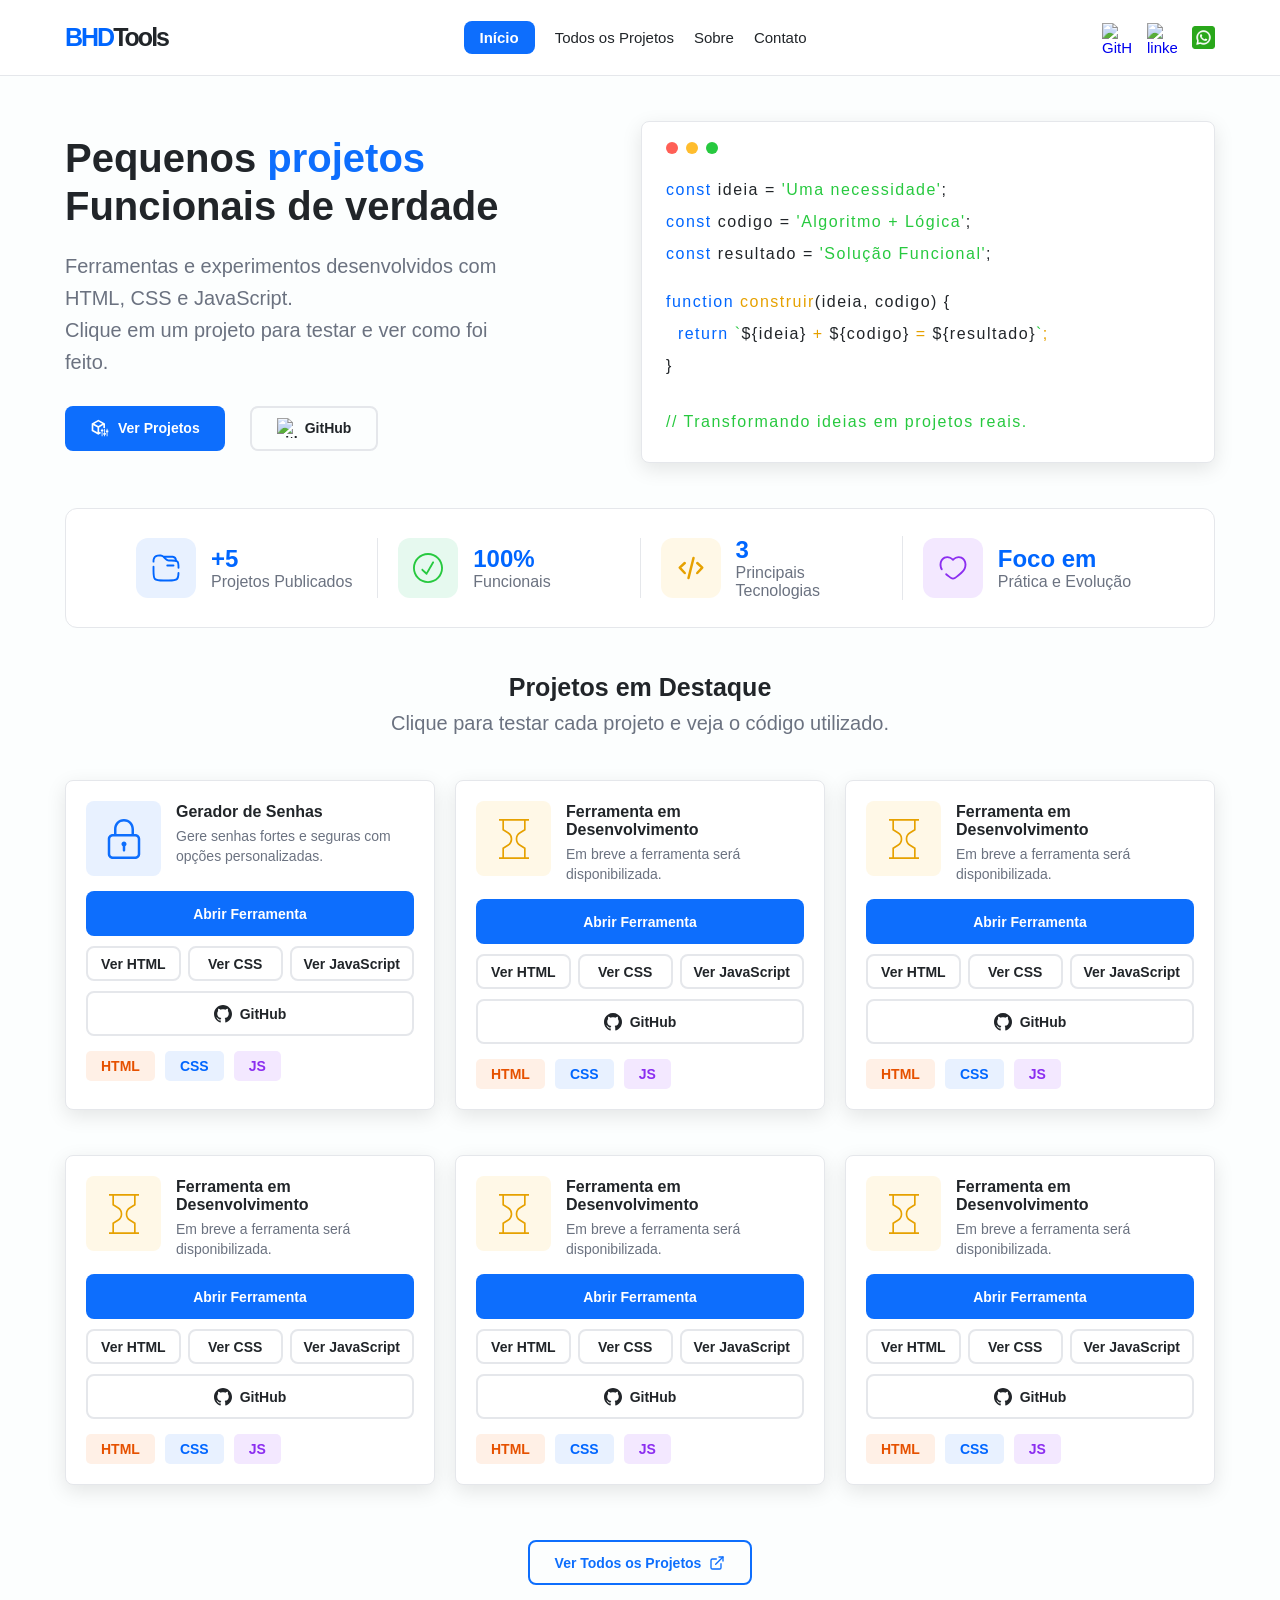
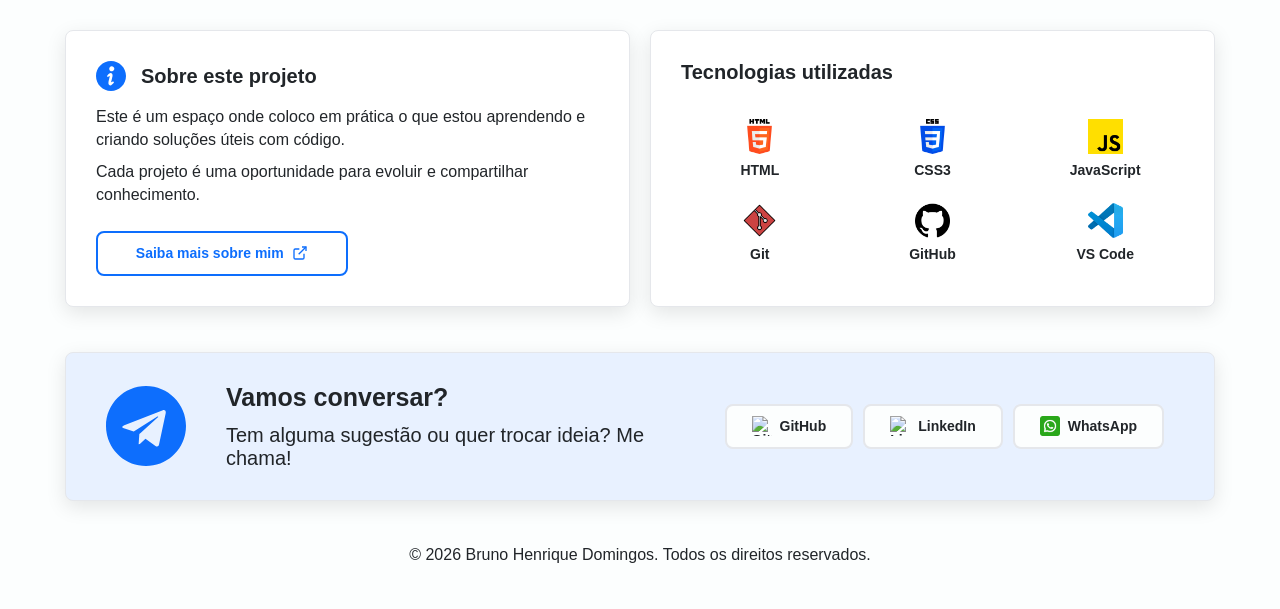
==== commit d586653b: "Correção de direcionamento de links da navbar" ====
--- a/index.html
+++ b/index.html
@@ -477,7 +477,6 @@
             </div>
         </div>
     </div>
-
 </section>
 
 
--- a/assets/css/style.css
+++ b/assets/css/style.css
@@ -392,12 +392,14 @@
 
 /* ========== BANNER ESTATISTICAS ========== */
 .stats-banner{
-   max-width: var(--container-wide);
+    max-width: var(--container-wide);
     margin: 45px auto;
     padding: 0 50px;
     display: flex;
     align-items: center;
     height: 120px;
+
+    background-color: var(--surface);
 
     border: 1px solid var(--border);
     border-radius: var(--radius-md);
@@ -768,6 +770,9 @@
 
 .contact-text {
     flex: 1;
+    display: flex;
+    flex-direction: column;
+    gap: 8px;  
 }
 
 .contact-text h2 {
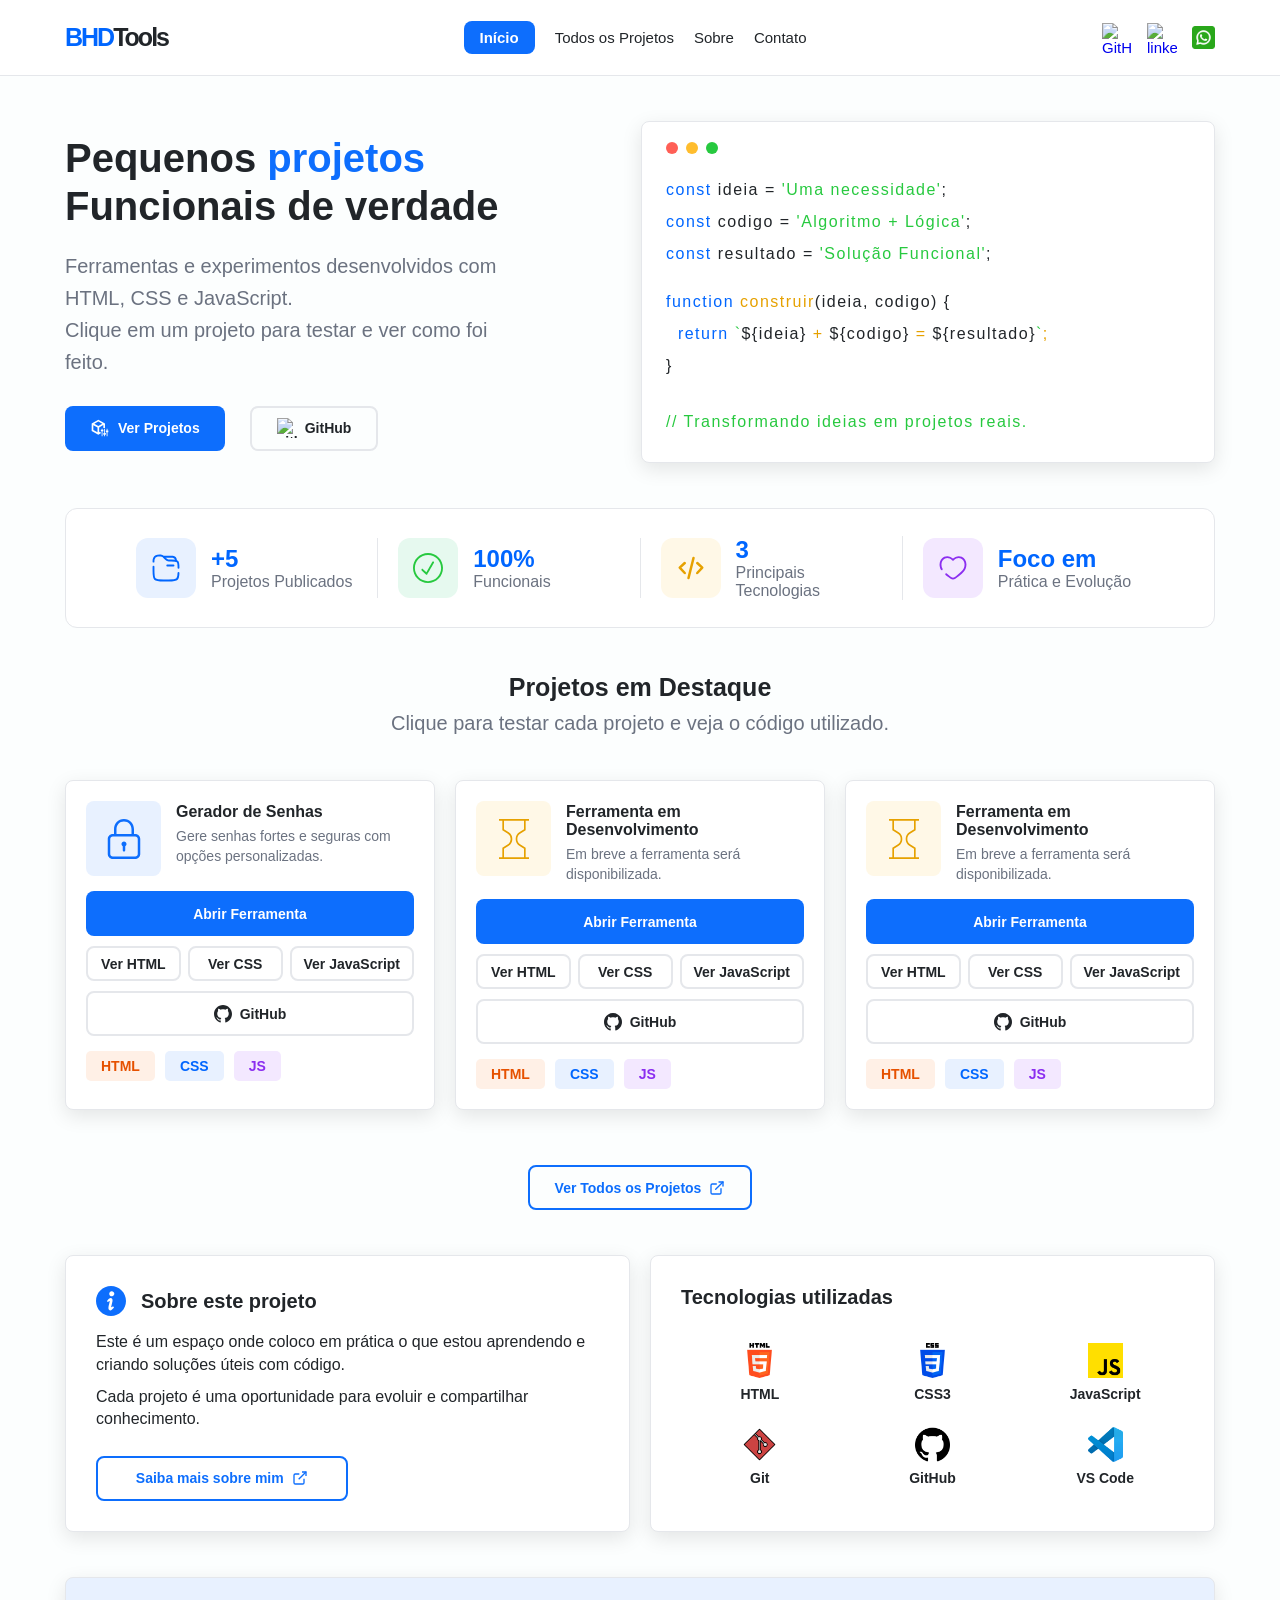
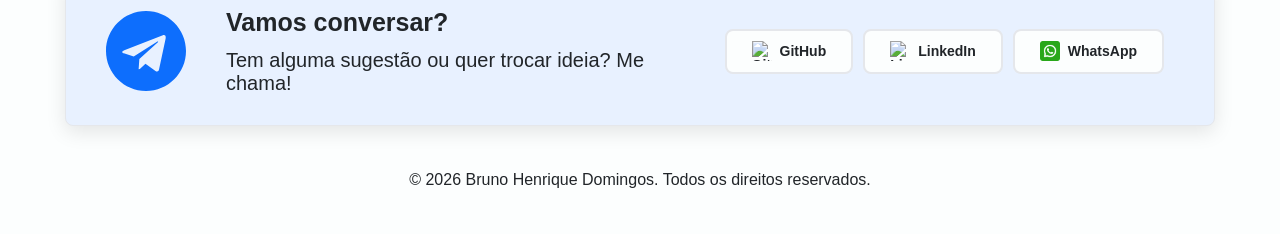
==== commit 257a47ed: "container com ferramentas removido (comentado no html) até que mais ferramentas sejam adicionadas" ====
--- a/index.html
+++ b/index.html
@@ -9,15 +9,6 @@
 </head>
 <body>
 
-<!-- AVISO PARA MOBILE - SITE EM CONSTRUÇÃO -->
-<div class="mobile-aviso">
-    <div class="mobile-aviso-conteudo">
-        <h1>🚧 Em Breve</h1>
-        <p>Versão mobile em desenvolvimento.</p>
-        <p>Por enquanto, acesse pelo computador.</p>
-    </div>
-</div>
-
 <!-- Ancora de navegação-->
 <div id="ir-para-topo"></div>
 
@@ -29,6 +20,12 @@
             <span class="logo-primary">BHD</span>
             <span class="logo-secondary">Tools</span>
         </a>
+
+        <button class="menu-toggle" aria-label="Abrir menu">
+            <span class="hamburger-line"></span>
+            <span class="hamburger-line"></span>
+            <span class="hamburger-line"></span>
+        </button>
 
         <ul class="menu">
             <li><a href="#ir-para-topo" class="btn-inicio">Início</a></li>
@@ -188,12 +185,12 @@
 
 
         <div class="tool-links">
-            <a href="#" class="btn btn-outline btn-sm">Ver HTML</a>
-            <a href="#" class="btn btn-outline btn-sm">Ver CSS</a>
-            <a href="#" class="btn btn-outline btn-sm">Ver JavaScript</a>
-        </div>
-
-        <a href="https://github.com/seuuser" class="btn btn-outline tool-github" target="_blank">
+            <a href="https://github.com/BrunoDreamsInCode/web-lab/blob/main/pages/ferramentas/gerador-senha.html" target="_blank" class="btn btn-outline btn-sm">Ver HTML</a>
+            <a href="https://github.com/BrunoDreamsInCode/web-lab/blob/main/assets/css/gerador-senha.css" target="_blank" class="btn btn-outline btn-sm">Ver CSS</a>
+            <a href="https://github.com/BrunoDreamsInCode/web-lab/blob/main/assets/js/gerador-senhas.js" target="_blank" class="btn btn-outline btn-sm">Ver JavaScript</a>
+        </div>
+
+        <a href="https://github.com/BrunoDreamsInCode/web-lab/tree/main" class="btn btn-outline tool-github" target="_blank">
             <svg width="18" height="18" viewBox="0 0 24 24" fill="currentColor"><path d="M12 0c-6.626 0-12 5.373-12 12 0 5.302 3.438 9.8 8.207 11.387.599.111.793-.261.793-.577v-2.234c-3.338.726-4.033-1.416-4.033-1.416-.546-1.387-1.333-1.756-1.333-1.756-1.089-.745.083-.729.083-.729 1.205.084 1.839 1.237 1.839 1.237 1.07 1.834 2.807 1.304 3.492.997.107-.775.418-1.305.762-1.604-2.665-.305-5.467-1.334-5.467-5.931 0-1.311.469-2.381 1.236-3.221-.124-.303-.535-1.524.117-3.176 0 0 1.008-.322 3.301 1.23.957-.266 1.983-.399 3.003-.404 1.02.005 2.047.138 3.006.404 2.291-1.552 3.297-1.23 3.297-1.23.653 1.653.242 2.874.118 3.176.77.84 1.235 1.911 1.235 3.221 0 4.609-2.807 5.624-5.479 5.921.43.372.823 1.102.823 2.222v3.293c0 .319.192.694.801.576 4.765-1.589 8.199-6.086 8.199-11.386 0-6.627-5.373-12-12-12z"/></svg>            
             GitHub
         </a>
@@ -277,11 +274,12 @@
 
 </section>
 
-
- <!-- Container com três ferramentas EM DESENVOLVIMENTO por enquanto-->
+<!--Desativado por enquanto-->
+<!-- 
+
 <section class="tools-grid">
 
-    <!-- Card 1 - Em desenvolvimento -->
+
     <article class="tool-card card">
         <header class="tool-header">
             <div class="tool-icon bg-yellow-light">
@@ -315,7 +313,7 @@
     </article>
 
     
-    <!-- Card 2 - Em desenvolvimento -->
+
     <article class="tool-card card">
 
         <header class="tool-header">
@@ -350,7 +348,7 @@
     </article>
 
     
-    <!-- Card 3 Apenas EM DESENVOLVIMENTO por enquanto-->
+
     <article class="tool-card card">
 
        <header class="tool-header">
@@ -385,8 +383,8 @@
     </article>
 
 </section>
-    
-    
+
+-->    
        
 
 
@@ -523,5 +521,26 @@
         <h3>© 2026 Bruno Henrique Domingos. Todos os direitos reservados.</h3>
     </footer>
 
+
+    <script>
+        const menuToggle = document.querySelector('.menu-toggle');
+        const menu = document.querySelector('.menu');
+
+        menuToggle.addEventListener('click', function() {
+            menu.classList.toggle('open');
+            this.classList.toggle('active');
+        });
+
+        // Fecha menu ao clicar em link
+        document.querySelectorAll('.menu-link, .btn-inicio').forEach(link => {
+            link.addEventListener('click', () => {
+                menu.classList.remove('open');
+                menuToggle.classList.remove('active');
+            });
+        });
+    </script>
+
+
+
 </body>
 </html>
--- a/assets/css/style.css
+++ b/assets/css/style.css
@@ -54,53 +54,38 @@
     --shadow-md: 0 6px 20px rgba(0, 0, 0, 0.1);
 }
 
-
-/*Aviso -BLOQUEIO MOBILE TEMPORÁRIO- Aviso*/
-.mobile-aviso {
-    display: none;
-}
-/* Em telas pequenas, visual para mostrar aviso - indicando que mobile está em construção */
-@media (max-width: 768px) {
-    .mobile-aviso {
-        display: flex;
-        align-items: center;
-        justify-content: center;
-        height: 100vh;
-        width: 100vw;
-        position: fixed;
-        top: 0;
-        left: 0;
-        background: var(--background);
-        z-index: 9999;
-        font-family: Inter, sans-serif;
-        text-align: center;
-        padding: 20px;
-    }
-/*Visual para o AVISO PRINCIPAL */
-    .mobile-aviso-conteudo h1 {
-        font-size: 28px;
-        font-weight: 700;
-        color: var(--text-primary);
-        margin-bottom: 10px;
-    }
-
-/*Visual para o descrição do aviso*/
-    .mobile-aviso-conteudo p {
-        font-size: 16px;
-        color: var(--text-secondary);
-        margin-bottom: 5px;
-    }
-
-    /* Esconde TODO o conteúdo do site - pois mobile será implementado por ultimo*/
-    .navbar,
-    .hero-container,
-    .wide-banner,
-    .wide-container,
-    .bloco-ferramentas {
-        display: none !important;
-    }
-}
-/*Aviso -BLOQUEIO MOBILE TEMPORÁRIO- Aviso*/
+/* ========== MENU HAMBÚRGUER - ESTILOS BASE ========== */
+.menu-toggle {
+    display: none; /* Escondido em desktop */
+    flex-direction: column;
+    gap: 5px;
+    background: none;
+    border: none;
+    cursor: pointer;
+    padding: 5px;
+    z-index: 1001;
+}
+
+.hamburger-line {
+    width: 28px;
+    height: 3px;
+    background: var(--text-primary);
+    border-radius: 3px;
+    transition: 0.3s;
+}
+
+/* Animação para virar "X" quando aberto */
+.menu-toggle.active .hamburger-line:nth-child(1) {
+    transform: rotate(45deg) translate(5px, 5px);
+}
+
+.menu-toggle.active .hamburger-line:nth-child(2) {
+    opacity: 0;
+}
+
+.menu-toggle.active .hamburger-line:nth-child(3) {
+    transform: rotate(-45deg) translate(5px, -5px);
+}
 
 /*Codes de sintaxe simulando código*/
 .syntax-keyword {color: var(--syntax-keyword)}
@@ -820,6 +805,405 @@
 /* ========== FOOTER ========== */
 
 
-
-
-
+/* ============================================================
+   📱 RESPONSIVO - MEDIA QUERIES (COLE ISSO NO FINAL)
+   ============================================================ */
+
+/* ========== TABLET (768px - 1024px) ========== */
+@media (max-width: 1024px) {
+    
+    /* --- CONTAINER --- */
+    .container {
+        padding: 0 20px;
+        position: relative;
+    }
+
+    /* --- MENU HAMBÚRGUER --- */
+    .menu-toggle {
+        display: flex !important;
+    }
+
+    /* --- MENU MOBILE --- */
+    .menu {
+        display: none !important;
+        flex-direction: column;
+        position: absolute;
+        top: 75px;
+        left: 0;
+        width: 100%;
+        background: var(--surface);
+        padding: 20px;
+        box-shadow: var(--shadow-md);
+        gap: 10px;
+        border-top: 1px solid var(--border);
+    }
+
+    .menu.open {
+        display: flex !important;
+    }
+
+    .menu li {
+        width: 100%;
+    }
+
+    .menu-link {
+        height: 45px;
+        padding: 0 15px;
+        border-radius: var(--radius-sm);
+        width: 100%;
+    }
+
+    .menu-link:hover {
+        background: var(--bg-blue-light);
+        color: var(--primary);
+    }
+
+    .btn-inicio {
+        width: 100%;
+        justify-content: center;
+        padding: 10px 15px;
+    }
+
+    /* --- SOCIAL ICONS (menores) --- */
+    .socials img {
+        width: 24px;
+        height: 24px;
+    }
+
+    .socials li:last-child img {
+        width: 18px;
+        height: 18px;
+    }
+
+    /* --- LOGO (menor) --- */
+    .logo {
+        font-size: 20px;
+    }
+
+    /* --- HERO (empilhar) --- */
+    .hero {
+        flex-direction: column;
+        padding: 0 20px;
+        gap: 30px;
+    }
+
+    .hero-content,
+    .hero-code {
+        min-height: auto;
+        width: 100%;
+    }
+
+    .hero-heading {
+        font-size: 22px;
+    }
+
+    .hero-text {
+        font-size: 17px;
+        max-width: 100%;
+    }
+
+    .hero-actions {
+        flex-wrap: wrap;
+        gap: 15px;
+    }
+
+    .hero-code {
+        font-size: 14px;
+        padding: 6px;
+    }
+
+    .code-block {
+        padding: 4px 12px;
+    }
+
+    /* --- STATS BANNER (quebra em 2 colunas) --- */
+    .stats-banner {
+        padding: 0 20px;
+        height: auto;
+        flex-wrap: wrap;
+        padding: 20px;
+    }
+
+    .stats-item {
+        flex: 1 1 45%;
+        border-right: none;
+        border-bottom: 1px solid var(--border);
+        padding: 15px 10px;
+    }
+
+    .stats-item:last-child {
+        border-bottom: none;
+    }
+
+    .stats-info span {
+        font-size: 20px;
+    }
+
+    /* --- SECTION HEADER --- */
+    .section-header {
+        padding: 0 20px;
+    }
+
+    .section-title {
+        font-size: 22px;
+    }
+
+    .section-subtitle {
+        font-size: 17px;
+    }
+
+    /* --- TOOLS GRID (2 cards por linha) --- */
+    .tools-grid {
+        padding: 0 20px;
+        flex-wrap: wrap;
+        gap: 20px;
+    }
+
+    .tool-card {
+        flex: 1 1 calc(50% - 10px);
+        min-width: 280px;
+    }
+
+    /* --- ABOUT SECTION (empilhar) --- */
+    .about-section {
+        padding: 0 20px;
+        flex-direction: column;
+        gap: 20px;
+    }
+
+    .about-btn {
+        width: 100%;
+    }
+
+    /* --- CONTACT BANNER --- */
+    .contact-banner {
+        margin: 45px 20px;
+        padding: 25px 20px;
+        flex-wrap: wrap;
+        gap: 20px;
+    }
+
+    .contact-icon {
+        width: 50px;
+        height: 50px;
+    }
+
+    .contact-icon img {
+        width: 60px;
+        height: 60px;
+    }
+
+    .contact-text h2 {
+        font-size: 22px;
+    }
+
+    .contact-text p {
+        font-size: 17px;
+    }
+
+    .contact-actions {
+        flex-wrap: wrap;
+        width: 100%;
+        gap: 10px;
+    }
+
+    .contact-actions .btn {
+        flex: 1;
+        min-width: 120px;
+    }
+
+    /* --- FOOTER --- */
+    .footer {
+        padding: 0 20px;
+        text-align: center;
+    }
+
+    .footer h3 {
+        font-size: 14px;
+    }
+}
+
+/* ========== MOBILE PEQUENO (até 480px) ========== */
+@media (max-width: 480px) {
+    .logo {
+        font-size: 18px;
+    }
+
+    .socials {
+        gap: 10px;
+    }
+
+    .socials img {
+        width: 20px;
+        height: 20px;
+    }
+
+    .socials li:last-child img {
+        width: 16px;
+        height: 16px;
+    }
+
+    .menu {
+        top: 65px;
+        padding: 15px;
+    }
+
+    .hero-heading {
+        font-size: 19px;
+    }
+
+    .hero-text {
+        font-size: 15px;
+    }
+
+    .hero-actions {
+        flex-direction: column;
+        width: 100%;
+    }
+
+    .hero-actions .btn {
+        width: 100%;
+        justify-content: center;
+    }
+
+    .hero-code {
+        font-size: 12px;
+        padding: 4px;
+    }
+
+    .code-block {
+        padding: 2px 10px;
+    }
+
+    .code-header {
+        padding: 8px 12px;
+    }
+
+    .code-dot {
+        width: 10px;
+        height: 10px;
+    }
+
+    .stats-item {
+        flex: 1 1 100%;
+    }
+
+    .stats-info span {
+        font-size: 18px;
+    }
+
+    .stats-info p {
+        font-size: 14px;
+    }
+
+    .tool-card {
+        flex: 1 1 100%;
+        min-width: auto;
+    }
+
+    .tool-header {
+        flex-direction: column;
+        align-items: center;
+        text-align: center;
+    }
+
+    .tool-icon {
+        width: 60px;
+        height: 60px;
+    }
+
+    .tool-icon svg {
+        width: 30px;
+        height: 30px;
+    }
+
+    .tool-links {
+        flex-wrap: wrap;
+    }
+
+    .tool-links .btn-sm {
+        flex: 1 1 calc(50% - 4px);
+        white-space: normal;
+        font-size: 12px;
+        padding: 0 8px;
+    }
+
+    .tool-tags {
+        flex-wrap: wrap;
+        justify-content: center;
+    }
+
+    .tag {
+        font-size: 12px;
+        padding: 6px 12px;
+        height: 26px;
+    }
+
+    .section-title {
+        font-size: 20px;
+    }
+
+    .section-subtitle {
+        font-size: 15px;
+    }
+
+    .about-title {
+        font-size: 18px;
+    }
+
+    .about-text p {
+        font-size: 15px;
+    }
+
+    .tech-grid {
+        grid-template-columns: repeat(3, 1fr);
+        gap: 10px;
+    }
+
+    .tech-item {
+        font-size: 12px;
+    }
+
+    .tech-icon img {
+        width: 28px;
+        height: 28px;
+    }
+
+    .contact-banner {
+        padding: 20px 15px;
+        gap: 15px;
+    }
+
+    .contact-icon {
+        width: 40px;
+        height: 40px;
+    }
+
+    .contact-icon img {
+        width: 50px;
+        height: 50px;
+    }
+
+    .contact-text h2 {
+        font-size: 19px;
+    }
+
+    .contact-text p {
+        font-size: 15px;
+    }
+
+    .contact-actions .btn {
+        min-width: 100%;
+        flex: 1 1 100%;
+    }
+
+    .footer h3 {
+        font-size: 12px;
+    }
+
+    .btn {
+        height: 40px;
+        font-size: 13px;
+        padding: 0 18px;
+    }
+}
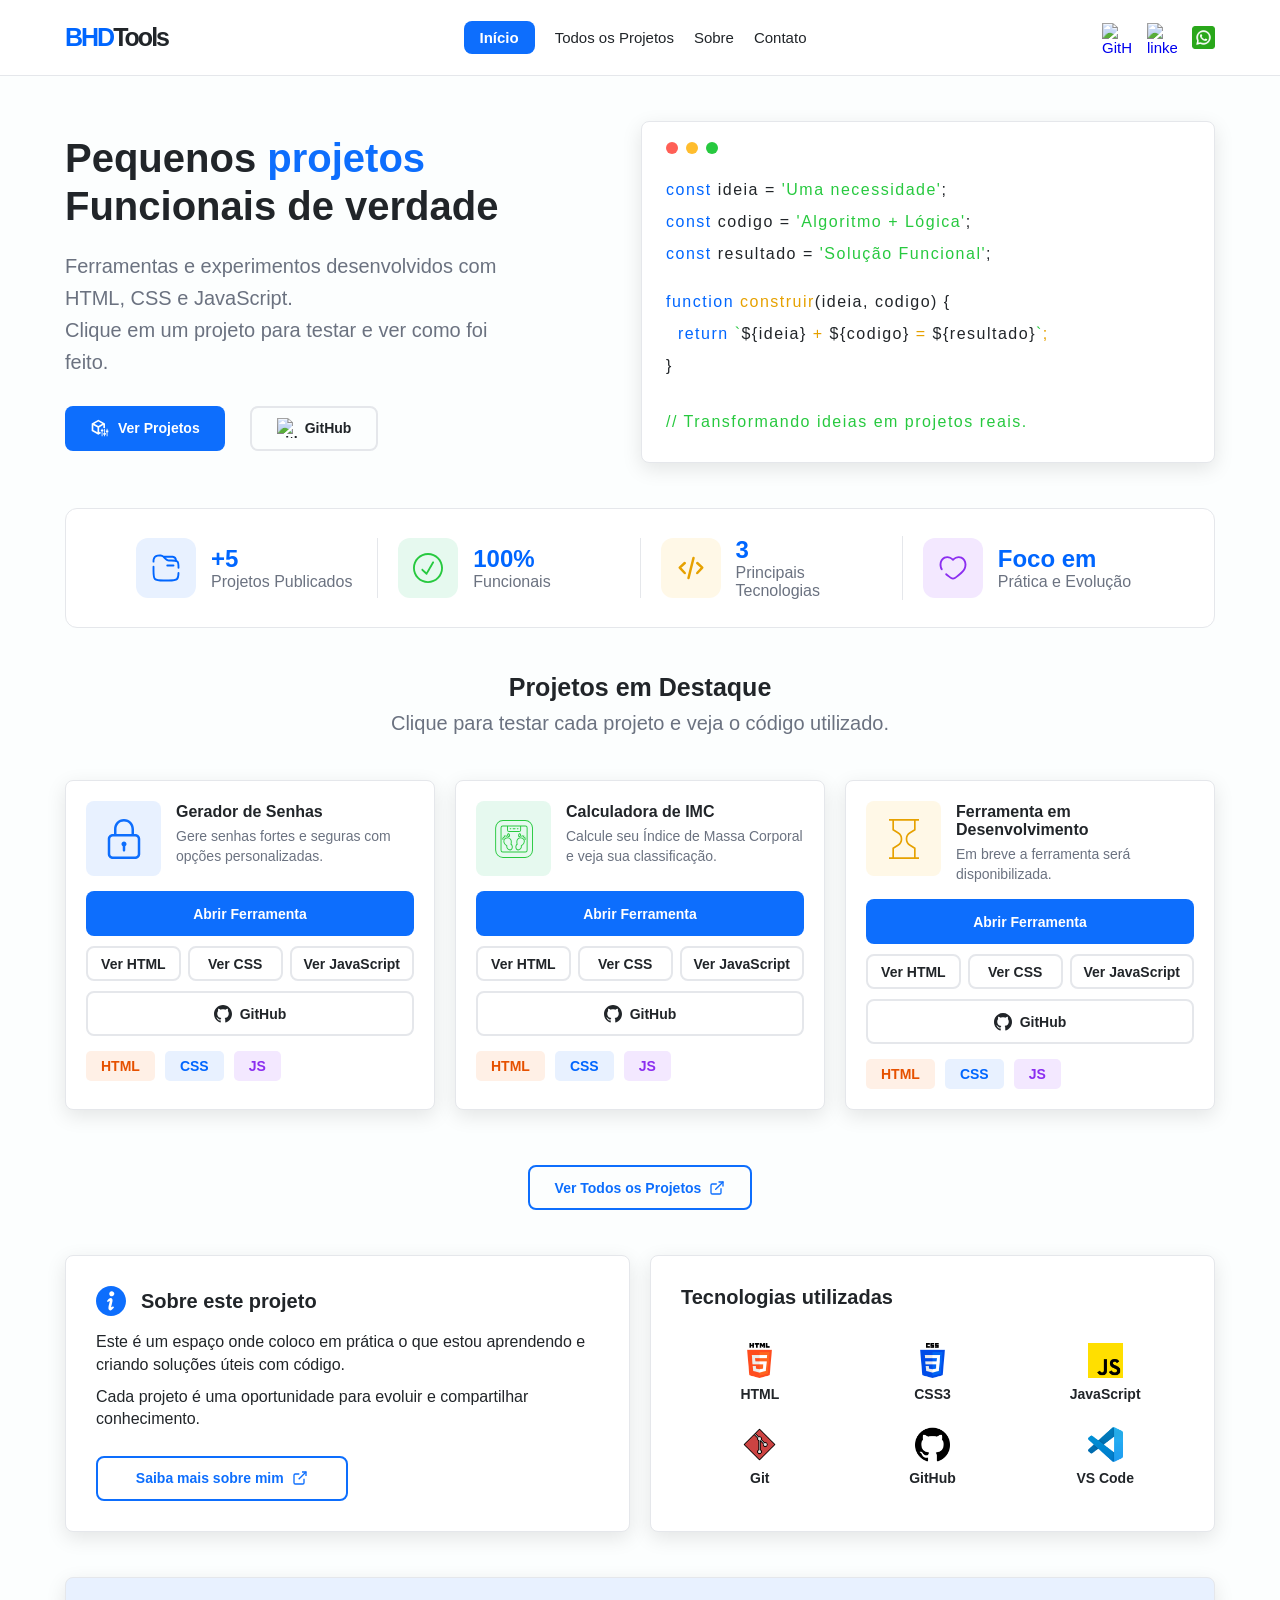
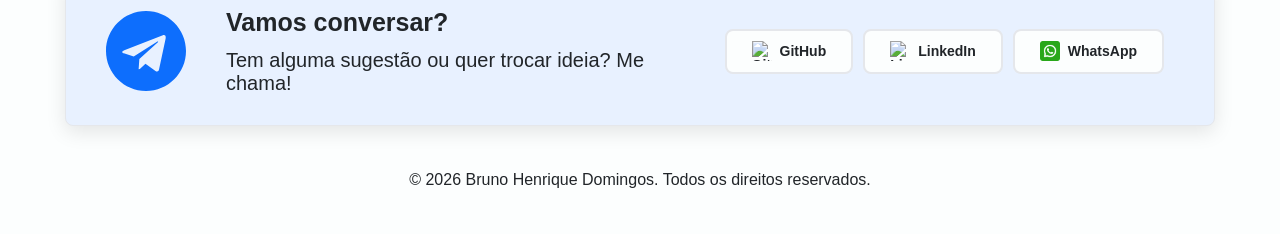
==== commit 112fe0b7: "Adicionado template para nova ferraenta CALCULADORA DE IMC" ====
--- a/index.html
+++ b/index.html
@@ -207,16 +207,16 @@
     <article class="tool-card card">
 
               <header class="tool-header">
-            <div class="tool-icon bg-yellow-light">
-                <svg xmlns="http://www.w3.org/2000/svg" width="200" height="200" viewBox="0 0 24 24"><path fill="none" stroke="#E6A100" d="M3 .5h18m-18 23h18m-15.5 0v-6l2.856-1.714a4.415 4.415 0 0 0 0-7.572L5.5 6.5v-6m13 0v6l-2.856 1.714a4.416 4.416 0 0 0 0 7.572L18.5 17.5v6"/></svg>
+            <div class="tool-icon bg-green-light">
+            <svg fill="#27C93F" width="256px" height="256px" viewBox="0 0 512.00 512.00" id="fill" xmlns="http://www.w3.org/2000/svg"><g id="SVGRepo_bgCarrier" stroke-width="0"></g><g id="SVGRepo_tracerCarrier" stroke-linecap="round" stroke-linejoin="round" stroke="#CCCCCC" stroke-width="1.024"></g><g id="SVGRepo_iconCarrier"><title></title><path d="M398.592,14H115.409A100.522,100.522,0,0,0,15,114.409V397.592A100.522,100.522,0,0,0,115.409,498H398.592A100.522,100.522,0,0,0,499,397.592V114.409A100.522,100.522,0,0,0,398.592,14ZM487,397.592A88.509,88.509,0,0,1,398.592,486H115.409A88.509,88.509,0,0,1,27,397.592V114.409A88.509,88.509,0,0,1,115.409,26H398.592A88.509,88.509,0,0,1,487,114.409Z"></path><path d="M402.23,83H111.77A27.8,27.8,0,0,0,84,110.77V401.23A27.8,27.8,0,0,0,111.77,429H402.23A27.8,27.8,0,0,0,430,401.23V110.77A27.8,27.8,0,0,0,402.23,83ZM335,95v44.58A15.437,15.437,0,0,1,319.58,155H194.42A15.437,15.437,0,0,1,179,139.58V95Zm83,306.23A15.787,15.787,0,0,1,402.23,417H111.77A15.787,15.787,0,0,1,96,401.23V110.77A15.787,15.787,0,0,1,111.77,95H167v44.58A27.45,27.45,0,0,0,194.42,167H319.58A27.451,27.451,0,0,0,347,139.58V95h55.23A15.787,15.787,0,0,1,418,110.77Z"></path><path d="M224.1,321.2c3.573-15.7,5.273-37.458-.706-52.686a53,53,0,1,0-98.668,38.737c4.819,12.274,17.868,26.887,33.794,38.041a41.1,41.1,0,0,0,2.026,23.1c3.966,10.1,12.424,19.958,22.624,26.367,7.638,4.8,15.422,7.246,22.734,7.246a30.159,30.159,0,0,0,11.079-2.055c21.14-8.3,28.167-40.445,19.892-61.526A40.688,40.688,0,0,0,224.1,321.2Zm-11.5,67.577c-6.409,2.517-14.809.993-23.043-4.181-7.987-5.019-14.822-12.909-17.839-20.592a29.023,29.023,0,0,1-.616-19.47,6,6,0,0,0-2.441-6.874c-15.34-9.968-28.506-23.951-32.763-34.794A41,41,0,1,1,212.221,272.9c4.42,11.26,4.128,31.072-.726,49.3a6,6,0,0,0,2.614,6.63A28.787,28.787,0,0,1,225.7,342.807C231.823,358.4,226.879,383.169,212.6,388.777Z"></path><path d="M188.923,231.7a13.71,13.71,0,0,0,2.581-.245c9.913-1.9,15.615-14.17,12.979-27.938s-12.467-23.068-22.379-21.171-15.614,14.169-12.979,27.938C171.531,222.853,179.934,231.7,188.923,231.7ZM184.36,194.13a1.8,1.8,0,0,1,.341-.031c2.42,0,6.595,4.353,8,11.672,1.47,7.675-1.1,13.446-3.449,13.9s-6.868-3.965-8.337-11.64S182.015,194.579,184.36,194.13Z"></path><path d="M151.967,225.762a6,6,0,1,0,11.286-4.077L158.31,208a6,6,0,0,0-11.287,4.077Z"></path><path d="M135.783,235.963a6,6,0,1,0,10.434-5.926l-9.991-17.592a6,6,0,0,0-10.435,5.927Z"></path><path d="M123.2,249.488a6,6,0,1,0,9.13-7.788l-11.16-13.082a6,6,0,0,0-9.13,7.788Z"></path><path d="M121.676,258.745l-9-10.545a6,6,0,0,0-9.13,7.788l9,10.544a6,6,0,0,0,9.13-7.787Z"></path><path d="M359.313,238.548a53.063,53.063,0,0,0-68.7,29.966c-5.979,15.228-4.28,36.986-.706,52.686a40.675,40.675,0,0,0-12.774,17.222c-8.276,21.08-1.249,53.225,19.892,61.525A30.13,30.13,0,0,0,308.1,402c7.311,0,15.1-2.447,22.733-7.246,10.2-6.409,18.659-16.267,22.624-26.366a41.085,41.085,0,0,0,2.027-23.1c15.925-11.153,28.974-25.765,33.794-38.041A53.059,53.059,0,0,0,359.313,238.548Zm18.794,64.318c-4.257,10.844-17.424,24.827-32.764,34.794a6,6,0,0,0-2.441,6.875A29.008,29.008,0,0,1,342.286,364c-3.016,7.683-9.851,15.573-17.838,20.592-8.234,5.174-16.631,6.7-23.043,4.181-14.284-5.608-19.228-30.379-13.106-45.969a28.788,28.788,0,0,1,11.592-13.98,6,6,0,0,0,2.615-6.63c-4.856-18.228-5.148-38.04-.727-49.3a41,41,0,1,1,76.328,29.968Z"></path><path d="M322.5,231.453a13.717,13.717,0,0,0,2.581.245c8.987,0,17.392-8.846,19.8-21.416,2.636-13.768-3.065-26.04-12.978-27.938s-19.745,7.4-22.379,21.171h0C306.882,217.284,312.583,229.555,322.5,231.453ZM321.3,205.771c1.469-7.674,5.974-12.1,8.338-11.641,2.345.449,4.918,6.221,3.449,13.9s-5.992,12.093-8.337,11.641-4.918-6.221-3.449-13.9Z"></path><path d="M354.352,229.367a6,6,0,0,0,7.681-3.6l4.944-13.686A6,6,0,0,0,355.689,208l-4.943,13.686A6,6,0,0,0,354.352,229.367Z"></path><path d="M370.036,238.217a6,6,0,0,0,8.181-2.254l9.992-17.591a6,6,0,1,0-10.434-5.927l-9.992,17.592A6,6,0,0,0,370.036,238.217Z"></path><path d="M382.34,250.159a6,6,0,0,0,8.458-.671l11.159-13.082a6,6,0,1,0-9.129-7.788L381.669,241.7A6,6,0,0,0,382.34,250.159Z"></path><path d="M409.777,247.529a6,6,0,0,0-8.458.671l-9,10.545a6,6,0,1,0,9.129,7.787l9-10.544A6,6,0,0,0,409.777,247.529Z"></path><path d="M206,131h10.5a6,6,0,0,0,0-12H206a6,6,0,0,0,0,12Z"></path><path d="M243.5,131h27a6,6,0,0,0,0-12h-27a6,6,0,0,0,0,12Z"></path><path d="M297.5,131H308a6,6,0,0,0,0-12H297.5a6,6,0,0,0,0,12Z"></path></g></svg>        </div>
             </div>
             <div class="tool-info">
-                <h3>Ferramenta em Desenvolvimento</h3>
-                <p>Em breve a ferramenta será disponibilizada.</p>
+                <h3>Calculadora de IMC</h3>
+                <p>Calcule seu Índice de Massa Corporal e veja sua classificação.</p>
             </div>
         </header>
 
-        <a href="/pages/ferramentas/gerador-senha.html" class="btn btn-primary tool-action">Abrir Ferramenta</a>
+        <a href="/pages/ferramentas/calculadora-imc.html" class="btn btn-primary tool-action">Abrir Ferramenta</a>
 
 
         <div class="tool-links">
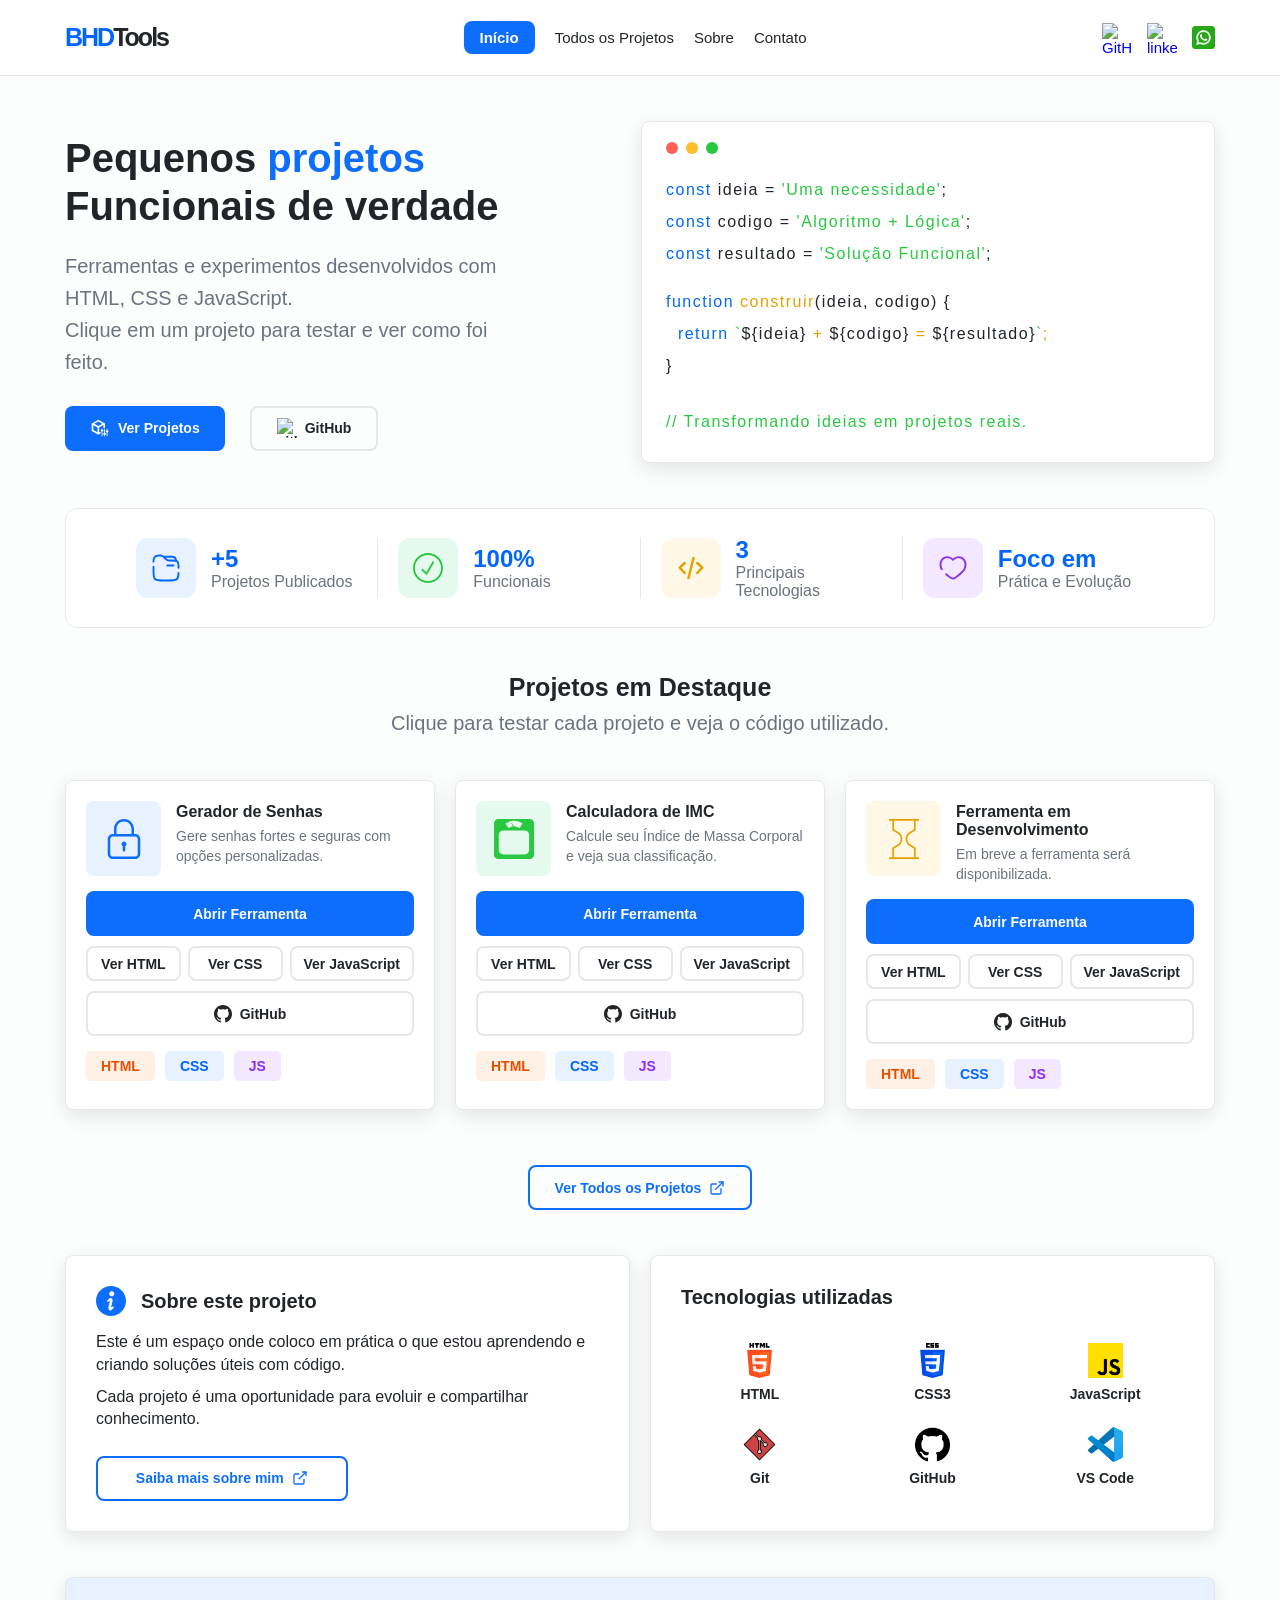
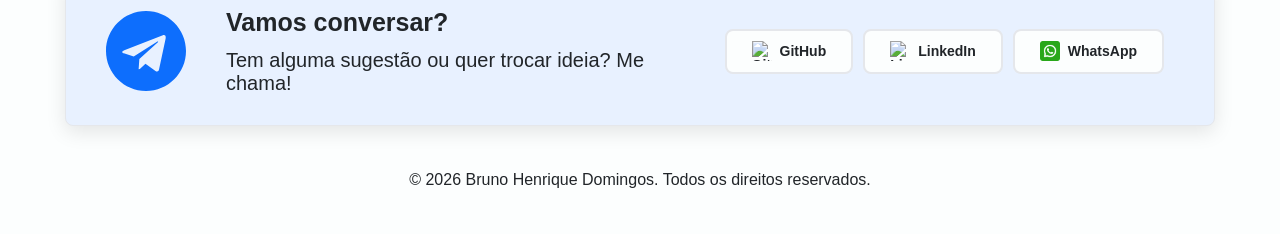
==== commit 190fec34: "Adicionado: ícone da funcionalidade IMC na página inicial-index.html" ====
--- a/index.html
+++ b/index.html
@@ -208,8 +208,7 @@
 
               <header class="tool-header">
             <div class="tool-icon bg-green-light">
-            <svg fill="#27C93F" width="256px" height="256px" viewBox="0 0 512.00 512.00" id="fill" xmlns="http://www.w3.org/2000/svg"><g id="SVGRepo_bgCarrier" stroke-width="0"></g><g id="SVGRepo_tracerCarrier" stroke-linecap="round" stroke-linejoin="round" stroke="#CCCCCC" stroke-width="1.024"></g><g id="SVGRepo_iconCarrier"><title></title><path d="M398.592,14H115.409A100.522,100.522,0,0,0,15,114.409V397.592A100.522,100.522,0,0,0,115.409,498H398.592A100.522,100.522,0,0,0,499,397.592V114.409A100.522,100.522,0,0,0,398.592,14ZM487,397.592A88.509,88.509,0,0,1,398.592,486H115.409A88.509,88.509,0,0,1,27,397.592V114.409A88.509,88.509,0,0,1,115.409,26H398.592A88.509,88.509,0,0,1,487,114.409Z"></path><path d="M402.23,83H111.77A27.8,27.8,0,0,0,84,110.77V401.23A27.8,27.8,0,0,0,111.77,429H402.23A27.8,27.8,0,0,0,430,401.23V110.77A27.8,27.8,0,0,0,402.23,83ZM335,95v44.58A15.437,15.437,0,0,1,319.58,155H194.42A15.437,15.437,0,0,1,179,139.58V95Zm83,306.23A15.787,15.787,0,0,1,402.23,417H111.77A15.787,15.787,0,0,1,96,401.23V110.77A15.787,15.787,0,0,1,111.77,95H167v44.58A27.45,27.45,0,0,0,194.42,167H319.58A27.451,27.451,0,0,0,347,139.58V95h55.23A15.787,15.787,0,0,1,418,110.77Z"></path><path d="M224.1,321.2c3.573-15.7,5.273-37.458-.706-52.686a53,53,0,1,0-98.668,38.737c4.819,12.274,17.868,26.887,33.794,38.041a41.1,41.1,0,0,0,2.026,23.1c3.966,10.1,12.424,19.958,22.624,26.367,7.638,4.8,15.422,7.246,22.734,7.246a30.159,30.159,0,0,0,11.079-2.055c21.14-8.3,28.167-40.445,19.892-61.526A40.688,40.688,0,0,0,224.1,321.2Zm-11.5,67.577c-6.409,2.517-14.809.993-23.043-4.181-7.987-5.019-14.822-12.909-17.839-20.592a29.023,29.023,0,0,1-.616-19.47,6,6,0,0,0-2.441-6.874c-15.34-9.968-28.506-23.951-32.763-34.794A41,41,0,1,1,212.221,272.9c4.42,11.26,4.128,31.072-.726,49.3a6,6,0,0,0,2.614,6.63A28.787,28.787,0,0,1,225.7,342.807C231.823,358.4,226.879,383.169,212.6,388.777Z"></path><path d="M188.923,231.7a13.71,13.71,0,0,0,2.581-.245c9.913-1.9,15.615-14.17,12.979-27.938s-12.467-23.068-22.379-21.171-15.614,14.169-12.979,27.938C171.531,222.853,179.934,231.7,188.923,231.7ZM184.36,194.13a1.8,1.8,0,0,1,.341-.031c2.42,0,6.595,4.353,8,11.672,1.47,7.675-1.1,13.446-3.449,13.9s-6.868-3.965-8.337-11.64S182.015,194.579,184.36,194.13Z"></path><path d="M151.967,225.762a6,6,0,1,0,11.286-4.077L158.31,208a6,6,0,0,0-11.287,4.077Z"></path><path d="M135.783,235.963a6,6,0,1,0,10.434-5.926l-9.991-17.592a6,6,0,0,0-10.435,5.927Z"></path><path d="M123.2,249.488a6,6,0,1,0,9.13-7.788l-11.16-13.082a6,6,0,0,0-9.13,7.788Z"></path><path d="M121.676,258.745l-9-10.545a6,6,0,0,0-9.13,7.788l9,10.544a6,6,0,0,0,9.13-7.787Z"></path><path d="M359.313,238.548a53.063,53.063,0,0,0-68.7,29.966c-5.979,15.228-4.28,36.986-.706,52.686a40.675,40.675,0,0,0-12.774,17.222c-8.276,21.08-1.249,53.225,19.892,61.525A30.13,30.13,0,0,0,308.1,402c7.311,0,15.1-2.447,22.733-7.246,10.2-6.409,18.659-16.267,22.624-26.366a41.085,41.085,0,0,0,2.027-23.1c15.925-11.153,28.974-25.765,33.794-38.041A53.059,53.059,0,0,0,359.313,238.548Zm18.794,64.318c-4.257,10.844-17.424,24.827-32.764,34.794a6,6,0,0,0-2.441,6.875A29.008,29.008,0,0,1,342.286,364c-3.016,7.683-9.851,15.573-17.838,20.592-8.234,5.174-16.631,6.7-23.043,4.181-14.284-5.608-19.228-30.379-13.106-45.969a28.788,28.788,0,0,1,11.592-13.98,6,6,0,0,0,2.615-6.63c-4.856-18.228-5.148-38.04-.727-49.3a41,41,0,1,1,76.328,29.968Z"></path><path d="M322.5,231.453a13.717,13.717,0,0,0,2.581.245c8.987,0,17.392-8.846,19.8-21.416,2.636-13.768-3.065-26.04-12.978-27.938s-19.745,7.4-22.379,21.171h0C306.882,217.284,312.583,229.555,322.5,231.453ZM321.3,205.771c1.469-7.674,5.974-12.1,8.338-11.641,2.345.449,4.918,6.221,3.449,13.9s-5.992,12.093-8.337,11.641-4.918-6.221-3.449-13.9Z"></path><path d="M354.352,229.367a6,6,0,0,0,7.681-3.6l4.944-13.686A6,6,0,0,0,355.689,208l-4.943,13.686A6,6,0,0,0,354.352,229.367Z"></path><path d="M370.036,238.217a6,6,0,0,0,8.181-2.254l9.992-17.591a6,6,0,1,0-10.434-5.927l-9.992,17.592A6,6,0,0,0,370.036,238.217Z"></path><path d="M382.34,250.159a6,6,0,0,0,8.458-.671l11.159-13.082a6,6,0,1,0-9.129-7.788L381.669,241.7A6,6,0,0,0,382.34,250.159Z"></path><path d="M409.777,247.529a6,6,0,0,0-8.458.671l-9,10.545a6,6,0,1,0,9.129,7.787l9-10.544A6,6,0,0,0,409.777,247.529Z"></path><path d="M206,131h10.5a6,6,0,0,0,0-12H206a6,6,0,0,0,0,12Z"></path><path d="M243.5,131h27a6,6,0,0,0,0-12h-27a6,6,0,0,0,0,12Z"></path><path d="M297.5,131H308a6,6,0,0,0,0-12H297.5a6,6,0,0,0,0,12Z"></path></g></svg>        </div>
-            </div>
+                <svg fill="#27C93F" version="1.1" id="Capa_1" xmlns="http://www.w3.org/2000/svg" xmlns:xlink="http://www.w3.org/1999/xlink" viewBox="0 0 75.22 75.22" xml:space="preserve"><g id="SVGRepo_bgCarrier" stroke-width="0"></g><g id="SVGRepo_tracerCarrier" stroke-linecap="round" stroke-linejoin="round"></g><g id="SVGRepo_iconCarrier"> <g> <path d="M67.104,0H8.117C3.635,0,0,3.634,0,8.117v58.987c0,4.481,3.635,8.116,8.117,8.116h58.987c4.482,0,8.116-3.635,8.116-8.116 V8.117C75.22,3.633,71.587,0,67.104,0z M53.922,8.454l-6.035,8.955c-3.585-2.416-7.059-3.207-10.085-3.199l-4.335-7.348 l-1.068,0.579l3.419,6.89c-4.787,0.561-8.05,2.904-8.105,2.945l-6.412-8.688C21.939,8.115,37.156-2.845,53.922,8.454z M66.089,58.496c0,4.482-3.634,8.117-8.117,8.117H17.114c-4.483,0-8.117-3.635-8.117-8.117V29.831c0-4.483,3.634-8.117,8.117-8.117 h40.857c4.483,0,8.117,3.634,8.117,8.117L66.089,58.496L66.089,58.496z"></path> </g> </g></svg>            </div>
             <div class="tool-info">
                 <h3>Calculadora de IMC</h3>
                 <p>Calcule seu Índice de Massa Corporal e veja sua classificação.</p>
@@ -220,9 +219,9 @@
 
 
         <div class="tool-links">
-            <a href="#" class="btn btn-outline btn-sm">Ver HTML</a>
-            <a href="#" class="btn btn-outline btn-sm">Ver CSS</a>
-            <a href="#" class="btn btn-outline btn-sm">Ver JavaScript</a>
+            <a href="https://github.com/BrunoDreamsInCode/web-lab/blob/main/pages/ferramentas/calculadora-imc.html" target="_blank" class="btn btn-outline btn-sm">Ver HTML</a>
+            <a href="https://github.com/BrunoDreamsInCode/web-lab/blob/main/assets/css/calculadora-imc.css" target="_blank" class="btn btn-outline btn-sm">Ver CSS</a>
+            <a href="https://github.com/BrunoDreamsInCode/web-lab/blob/main/assets/js/calculadora-imc.js" target="_blank" class="btn btn-outline btn-sm">Ver JavaScript</a>
         </div>
 
         <a href="https://github.com/seuuser" class="btn btn-outline tool-github" target="_blank">
@@ -255,9 +254,9 @@
 
 
         <div class="tool-links">
-            <a href="#" class="btn btn-outline btn-sm">Ver HTML</a>
-            <a href="#" class="btn btn-outline btn-sm">Ver CSS</a>
-            <a href="#" class="btn btn-outline btn-sm">Ver JavaScript</a>
+            <a href="#" target="_blank" class="btn btn-outline btn-sm">Ver HTML</a>
+            <a href="#" target="_blank" class="btn btn-outline btn-sm">Ver CSS</a>
+            <a href="#" target="_blank" class="btn btn-outline btn-sm">Ver JavaScript</a>
         </div>
 
         <a href="https://github.com/seuuser" class="btn btn-outline tool-github" target="_blank">
